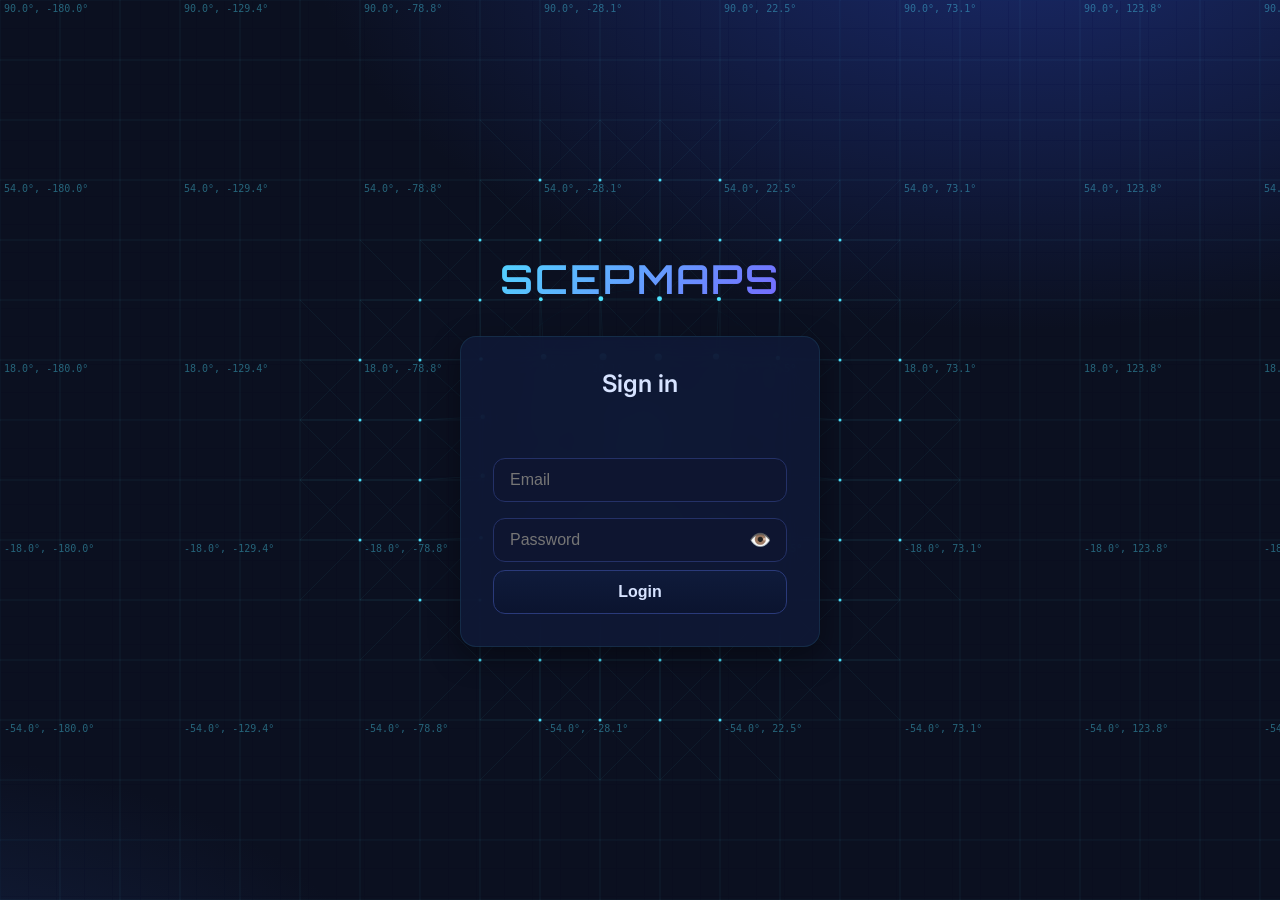
==== frontend/admin.html @ b97f87f8 "yolo start" ====
<!doctype html>
<html>
  <head>
    <meta charset="utf-8" />
    <meta name="viewport" content="width=device-width,initial-scale=1" />
    <title>Admin Dashboard</title>
    <link href="https://fonts.googleapis.com/css2?family=Inter:wght@400;500;600&display=swap" rel="stylesheet">
    <style>
      :root{
        --bg:#0b1020; --bg-2:#0e1530; --card:#0f1a39cc; --stroke:#243167;
        --text:#d7e3ff; --muted:#8aa0d6; --accent:#4de2ff; --danger:#ff4d6d;
        --success:#4dff88; --warning:#ffa04d; --shadow:0 10px 30px rgba(0,0,0,.4);
      }
      * { box-sizing: border-box; }
      body {
        font-family: Inter, system-ui, sans-serif; background: var(--bg); color: var(--text);
        margin: 0; line-height: 1.5;
      }
      .header {
        display: flex; justify-content: space-between; align-items: center;
        padding: 16px 24px; border-bottom: 1px solid var(--stroke);
        background: linear-gradient(180deg, var(--bg-2), var(--bg));
      }
      .brand { font-size: 18px; font-weight: 600; }
      .nav { display: flex; gap: 12px; }
      .btn {
        padding: 8px 16px; border: 1px solid var(--stroke); background: var(--card);
        color: var(--text); border-radius: 8px; cursor: pointer; font-size: 14px;
        transition: all 0.2s; text-decoration: none; display: inline-flex;
        align-items: center; gap: 6px;
      }
      .btn:hover { background: var(--bg-2); transform: translateY(-1px); }
      .btn.primary { background: var(--accent); color: var(--bg); border-color: var(--accent); }
      .btn.danger { background: var(--danger); color: white; border-color: var(--danger); }
      .btn.success { background: var(--success); color: var(--bg); border-color: var(--success); }

      .container { max-width: 1200px; margin: 0 auto; padding: 24px; }
      .grid { display: grid; grid-template-columns: 1fr 2fr; gap: 24px; }
      .card {
        background: var(--card); border: 1px solid var(--stroke); border-radius: 12px;
        padding: 20px; box-shadow: var(--shadow);
      }
      .card h3 { margin: 0 0 16px 0; font-size: 16px; font-weight: 600; }

      .form-grid { display: grid; gap: 16px; }
      .form-row { display: grid; grid-template-columns: 1fr 1fr; gap: 12px; }
      .form-group { display: flex; flex-direction: column; gap: 6px; }
      label { font-size: 13px; color: var(--muted); font-weight: 500; }
      input, select {
        padding: 10px 12px; border: 1px solid var(--stroke); border-radius: 8px;
        background: var(--bg-2); color: var(--text); font-size: 14px;
      }
      input:focus, select:focus { outline: none; border-color: var(--accent); }

      .checkbox-group {
        display: grid; grid-template-columns: repeat(auto-fit, minmax(120px, 1fr)); gap: 8px;
        padding: 12px; border: 1px solid var(--stroke); border-radius: 8px; background: var(--bg-2);
      }
      .checkbox-item {
        display: flex; align-items: center; gap: 6px; padding: 4px 8px;
        border-radius: 6px; cursor: pointer; transition: background 0.15s;
      }
      .checkbox-item:hover { background: var(--card); }
      .checkbox-item input[type="checkbox"] {
        width: auto; height: auto; margin: 0; accent-color: var(--accent);
      }

      .users-table {
        width: 100%; border-collapse: collapse; margin-top: 16px;
        background: var(--bg-2); border-radius: 8px; overflow: hidden;
      }
      .users-table th, .users-table td {
        padding: 12px; text-align: left; border-bottom: 1px solid var(--stroke);
      }
      .users-table th {
        background: var(--card); font-weight: 600; font-size: 13px;
        color: var(--muted); text-transform: uppercase; letter-spacing: 0.5px;
      }
      .users-table tbody tr:hover { background: var(--card); }

      .user-badge {
        display: inline-flex; align-items: center; gap: 4px;
        padding: 2px 8px; border-radius: 12px; font-size: 11px; font-weight: 500;
      }
      .user-badge.admin { background: var(--accent); color: var(--bg); }
      .user-badge.user { background: var(--stroke); color: var(--muted); }

      .permission-tags {
        display: flex; flex-wrap: wrap; gap: 4px; max-width: 120px;
      }
      .permission-tag {
        padding: 2px 6px; background: var(--stroke); color: var(--text);
        border-radius: 4px; font-size: 10px; font-weight: 500;
      }

      .stats {
        display: grid; grid-template-columns: repeat(4, 1fr); gap: 16px; margin-bottom: 24px;
      }
      .stat-card {
        background: var(--card); border: 1px solid var(--stroke); border-radius: 8px;
        padding: 16px; text-align: center;
      }
      .stat-number { font-size: 24px; font-weight: 600; color: var(--accent); }
      .stat-label { font-size: 12px; color: var(--muted); margin-top: 4px; }

      .actions { display: flex; gap: 8px; justify-content: flex-end; margin-top: 16px; }
      .form-actions { display: flex; gap: 12px; }

      .alert {
        padding: 12px 16px; border-radius: 8px; margin-bottom: 16px; font-size: 14px;
        display: none;
      }
      .alert.success { background: rgba(77, 255, 136, 0.1); border: 1px solid var(--success); color: var(--success); }
      .alert.error { background: rgba(255, 77, 109, 0.1); border: 1px solid var(--danger); color: var(--danger); }

      .loading { opacity: 0.6; pointer-events: none; }
      .empty-state {
        text-align: center; padding: 40px; color: var(--muted);
      }

      /* Modal styles */
      .modal {
        position: fixed; top: 0; left: 0; width: 100%; height: 100%;
        background: rgba(0,0,0,0.7); z-index: 1000; display: flex;
        align-items: center; justify-content: center;
      }
      .modal-content {
        background: var(--bg); border: 1px solid var(--stroke); border-radius: 12px;
        max-width: 800px; width: 90%; max-height: 80%; overflow-y: auto;
        box-shadow: var(--shadow);
      }
      .modal-header {
        display: flex; justify-content: space-between; align-items: center;
        padding: 16px 20px; border-bottom: 1px solid var(--stroke);
      }
      .modal-body { padding: 20px; }

      /* Analytics grid */
      .analytics-grid {
        display: grid; grid-template-columns: 1fr 1fr; gap: 20px; margin-top: 16px;
      }
      .analytics-section h4 {
        margin: 0 0 12px 0; font-size: 14px; color: var(--muted);
        text-transform: uppercase; letter-spacing: 0.5px;
      }
      .top-users-list {
        display: flex; flex-direction: column; gap: 8px;
      }
      .top-user-item {
        display: flex; justify-content: space-between; align-items: center;
        padding: 8px 12px; background: var(--bg-2); border-radius: 6px;
      }
      .usage-chart {
        display: flex; flex-direction: column; gap: 6px;
      }
      .usage-bar {
        display: flex; align-items: center; gap: 8px;
      }
      .usage-bar-fill {
        flex: 1; height: 20px; background: var(--bg-2); border-radius: 4px;
        position: relative; overflow: hidden;
      }
      .usage-bar-progress {
        height: 100%; background: var(--accent); border-radius: 4px;
        transition: width 0.3s ease;
      }
      .usage-label { min-width: 60px; font-size: 12px; }
      .usage-count { min-width: 40px; text-align: right; font-size: 12px; }

      /* Progress indicators */
      .progress-ring {
        display: inline-flex; align-items: center; gap: 8px; margin: 4px 0;
      }
      .progress-circle {
        width: 40px; height: 40px; border-radius: 50%;
        background: conic-gradient(var(--accent) var(--progress, 0%), var(--bg-2) 0%);
        display: flex; align-items: center; justify-content: center;
        font-size: 10px; font-weight: 600;
      }
      .progress-info { font-size: 12px; }

      @media (max-width: 768px) {
        .grid { grid-template-columns: 1fr; }
        .form-row { grid-template-columns: 1fr; }
        .stats { grid-template-columns: repeat(2, 1fr); }
        .analytics-grid { grid-template-columns: 1fr; }
        .modal-content { width: 95%; }
      }

      .legal-links {
        position: fixed;
        left: 50%;
        bottom: 10px;
        transform: translateX(-50%);
        z-index: 1200;
        display: flex;
        gap: 10px;
        flex-wrap: wrap;
        justify-content: center;
        padding: 4px 8px;
        font-size: 11px;
        color: rgba(215, 227, 255, 0.55);
      }

      .legal-links a {
        color: inherit;
        text-decoration: none;
      }

      .legal-links a:hover {
        color: rgba(215, 227, 255, 0.75);
        text-decoration: underline;
      }
    </style>
  </head>
  <body>
    <div class="header">
      <div class="brand">🛡️ Admin Dashboard</div>
      <div class="nav">
        <a href="index.html" class="btn">🗺️ Back to Map</a>
        <button class="btn danger" onclick="logout()">🚪 Logout</button>
      </div>
    </div>

    <div class="container">
      <div class="stats">
        <div class="stat-card">
          <div class="stat-number" id="totalUsers">0</div>
          <div class="stat-label">Total Users</div>
        </div>
        <div class="stat-card">
          <div class="stat-number" id="adminUsers">0</div>
          <div class="stat-label">Administrators</div>
        </div>
        <div class="stat-card">
          <div class="stat-number" id="todayExports">0</div>
          <div class="stat-label">Today's Exports</div>
        </div>
        <div class="stat-card">
          <div class="stat-number" id="totalExports">0</div>
          <div class="stat-label">Total Exports</div>
        </div>
      </div>

      <div class="grid">
        <div class="card">
          <h3>👤 User Management</h3>
          <div class="alert" id="alert"></div>

          <form id="userForm" class="form-grid">
            <input type="hidden" id="userId" />

            <div class="form-row">
              <div class="form-group">
                <label for="email">Email Address</label>
                <input type="email" id="email" required />
              </div>
              <div class="form-group">
                <label for="name">Full Name</label>
                <input type="text" id="name" />
              </div>
            </div>

            <div class="form-row">
              <div class="form-group">
                <label for="password">Password</label>
                <input type="password" id="password" placeholder="Leave blank to keep current" />
              </div>
              <div class="form-group">
                <label for="role">User Role</label>
                <select id="role">
                  <option value="user">Regular User</option>
                  <option value="admin">Administrator</option>
                </select>
              </div>
            </div>

            <div class="form-group">
              <label>🎉 Fun Mode</label>
              <div class="checkbox-group">
                <label class="checkbox-item">
                  <input type="checkbox" id="funMode" /> Enable PAMERKUF branding
                </label>
              </div>
            </div>

            <div class="form-group">
              <label>🗺️ Allowed Base Maps</label>
              <div class="checkbox-group" id="baseMaps">
                <label class="checkbox-item">
                  <input type="checkbox" value="osm" /> 🌍 OpenStreetMap
                </label>
                <label class="checkbox-item">
                  <input type="checkbox" value="esri" /> 🛰️ Satellite
                </label>
                <label class="checkbox-item">
                  <input type="checkbox" value="topo" /> ⛰️ Topographic
                </label>
                <label class="checkbox-item">
                  <input type="checkbox" value="navigation" /> 🧭 Navigation
                </label>
                <label class="checkbox-item">
                  <input type="checkbox" value="night" /> 🌙 Night
                </label>
                <label class="checkbox-item">
                  <input type="checkbox" value="ocean" /> 🌊 Ocean
                </label>
                <label class="checkbox-item">
                  <input type="checkbox" value="shom" /> ⚓ SHOM Charts
                </label>
                <label class="checkbox-item">
                  <input type="checkbox" value="ukho" /> 🇬🇧 UKHO Charts
                </label>
                <label class="checkbox-item">
                  <input type="checkbox" value="gbsouth" /> ✈️ GB South Aviation
                </label>
              </div>
            </div>

            <div class="form-group">
              <label>📍 Allowed Overlays</label>
              <div class="checkbox-group" id="overlays">
                <label class="checkbox-item">
                  <input type="checkbox" value="seamarks" /> 🚢 Seamarks
                </label>
                <label class="checkbox-item">
                  <input type="checkbox" value="openaip" /> ✈️ Air Space
                </label>
                <label class="checkbox-item">
                  <input type="checkbox" value="density" /> 🏘️ Population Density
                </label>
                <label class="checkbox-item">
                  <input type="checkbox" value="label" /> 🏷️ Names
                </label>
                <label class="checkbox-item">
                  <input type="checkbox" value="history" /> 🕐 History
                </label>
                <label class="checkbox-item">
                  <input type="checkbox" value="hgt" data-scope="tool" /> 🟥 HGT Tiles
                </label>
              </div>
            </div>

            <div class="form-group">
              <label>📊 Export Limits (-1 = unlimited)</label>
              <div class="form-row">
                <input type="number" id="limitDay" placeholder="Daily limit" min="-1" />
                <input type="number" id="limitWeek" placeholder="Weekly limit" min="-1" />
                <input type="number" id="limitMonth" placeholder="Monthly limit" min="-1" />
              </div>
            </div>

            <div class="form-actions">
              <button type="submit" class="btn primary">💾 Save User</button>
              <button type="button" class="btn" onclick="resetForm()">🔄 Reset</button>
            </div>
          </form>
        </div>

        <div class="card">
          <h3>👥 All Users</h3>
          <table class="users-table">
            <thead>
              <tr>
                <th>User</th>
                <th>Role</th>
                <th>Permissions</th>
                <th>Limits</th>
                <th>Activity</th>
                <th>Actions</th>
              </tr>
            </thead>
            <tbody id="usersTableBody">
              <tr>
                <td colspan="6" class="empty-state">Loading users...</td>
              </tr>
            </tbody>
          </table>
        </div>
      </div>

      <!-- Detailed User Stats Modal -->
      <div id="userStatsModal" class="modal" style="display: none;">
        <div class="modal-content">
          <div class="modal-header">
            <h3 id="modalUserName">User Statistics</h3>
            <button class="btn" onclick="closeUserStatsModal()">&times;</button>
          </div>
          <div class="modal-body" id="modalContent">
            Loading...
          </div>
        </div>
      </div>

      <!-- System-wide Analytics -->
      <div class="card" style="margin-top: 24px;">
        <h3>📊 System Analytics</h3>
        <div id="systemAnalytics" class="analytics-grid">
          Loading analytics...
        </div>
      </div>
    </div>
    <script>
      const API = '';
      let currentEditingUser = null;

      // Auth helpers
      const getToken = () => localStorage.getItem('token') || '';
      const getAuthHeaders = () => ({ 'Authorization': 'Bearer ' + getToken(), 'Content-Type': 'application/json' });
      const logout = () => { localStorage.clear(); location.href = 'login.html'; };

      // UI helpers
      const showAlert = (message, type = 'success') => {
        const alert = document.getElementById('alert');
        alert.textContent = message;
        alert.className = `alert ${type}`;
        alert.style.display = 'block';
        setTimeout(() => alert.style.display = 'none', 5000);
      };

      const setLoading = (loading) => {
        document.body.classList.toggle('loading', loading);
      };

      // Form management
      const resetForm = () => {
        document.getElementById('userForm').reset();
        document.getElementById('userId').value = '';
        currentEditingUser = null;
        document.querySelector('button[type="submit"]').textContent = '💾 Save User';
      };

      const collectFormData = () => {
        const getCheckedValues = (selector) =>
          Array.from(document.querySelectorAll(`${selector} input:checked`)).map(cb => cb.value);
        const bases = getCheckedValues('#baseMaps');
        const overlayAndToolChecks = Array.from(document.querySelectorAll('#overlays input:checked'));
        const overlays = overlayAndToolChecks
          .filter(cb => cb.dataset.scope !== 'tool')
          .map(cb => cb.value);
        const tools = overlayAndToolChecks
          .filter(cb => cb.dataset.scope === 'tool')
          .map(cb => cb.value);
        // For bases: if none selected, send null to mean "unrestricted" (OSM will be added as fallback)
        // For overlays: send empty array [] to explicitly mean "no overlays allowed"
        // Note: null means unrestricted, [] means explicitly no access
        return {
          email: document.getElementById('email').value.trim().toLowerCase(),
          name: document.getElementById('name').value.trim(),
          password: document.getElementById('password').value,
          is_admin: document.getElementById('role').value === 'admin',
          fun: document.getElementById('funMode').checked,
          allowed_bases: bases.length ? bases : null,
          allowed_overlays: overlays, // Always send array (empty [] means no overlays, null would mean unrestricted)
          allowed_tools: tools.length ? tools : [],
          limit_day: parseInt(document.getElementById('limitDay').value) || -1,
          limit_week: parseInt(document.getElementById('limitWeek').value) || -1,
          limit_month: parseInt(document.getElementById('limitMonth').value) || -1,
        };
      };

      const populateForm = (user) => {
        document.getElementById('userId').value = user.id;
        document.getElementById('email').value = user.email;
        document.getElementById('name').value = user.name || '';
        document.getElementById('password').value = '';
        document.getElementById('role').value = user.is_admin ? 'admin' : 'user';
        document.getElementById('funMode').checked = user.fun || false;
        document.getElementById('limitDay').value = user.limit_day === -1 ? '' : user.limit_day;
        document.getElementById('limitWeek').value = user.limit_week === -1 ? '' : user.limit_week;
        document.getElementById('limitMonth').value = user.limit_month === -1 ? '' : user.limit_month;

        // Clear all checkboxes first
        document.querySelectorAll('#baseMaps input, #overlays input').forEach(cb => cb.checked = false);

        // Set base maps
        const bases = user.allowed_bases || ['osm', 'esri', 'topo', 'navigation', 'night', 'ocean', 'shom', 'ukho', 'gbsouth'];
        bases.forEach(base => {
          const cb = document.querySelector(`#baseMaps input[value="${base}"]`);
          if (cb) cb.checked = true;
        });

        // Set overlays
        // Handle null (unrestricted) vs [] (explicitly no overlays)
        const overlays = user.allowed_overlays;
        if (overlays === null || overlays === undefined) {
          // Unrestricted: check all overlays by default
          ['seamarks', 'openaip', 'density', 'label', 'history'].forEach(overlay => {
            const cb = document.querySelector(`#overlays input[value="${overlay}"]`);
            if (cb) cb.checked = true;
          });
        } else if (Array.isArray(overlays)) {
          // Explicit list (could be empty [] or have items)
          overlays.forEach(overlay => {
            const cb = document.querySelector(`#overlays input[value="${overlay}"]`);
            if (cb) cb.checked = true;
          });
        }

        // Set tools
        const tools = user.allowed_tools;
        if (tools === null || tools === undefined) {
          // Unrestricted defaults
          ['hgt'].forEach(tool => {
            const cb = document.querySelector(`#overlays input[data-scope="tool"][value="${tool}"]`);
            if (cb) cb.checked = true;
          });
        } else if (Array.isArray(tools)) {
          tools.forEach(tool => {
            const cb = document.querySelector(`#overlays input[data-scope="tool"][value="${tool}"]`);
            if (cb) cb.checked = true;
          });
        }

        currentEditingUser = user;
        document.querySelector('button[type="submit"]').textContent = '💾 Update User';
      };

      // API calls
      const loadUsers = async () => {
        try {
          const res = await fetch(`${API}/admin/users`, { headers: getAuthHeaders() });
          if (!res.ok) {
            if (res.status === 401) return logout();
            throw new Error('Failed to load users');
          }

          const data = await res.json();
          renderUsers(data.users);
          updateStats(data.users);
        } catch (error) {
          showAlert('Failed to load users: ' + error.message, 'error');
        }
      };

      const saveUser = async (userData) => {
        try {
          setLoading(true);
          const isUpdate = currentEditingUser?.id;
          const url = isUpdate ? `${API}/admin/users/${currentEditingUser.id}` : `${API}/admin/users`;
          const method = isUpdate ? 'PUT' : 'POST';

          // Don't send password if empty on update
          if (isUpdate && !userData.password) {
            delete userData.password;
          }

          const res = await fetch(url, {
            method,
            headers: getAuthHeaders(),
            body: JSON.stringify(userData)
          });

          if (!res.ok) {
            const error = await res.json();
            throw new Error(error.error || 'Save failed');
          }

          showAlert(isUpdate ? 'User updated successfully!' : 'User created successfully!');
          resetForm();
          loadUsers();
        } catch (error) {
          showAlert(error.message, 'error');
        } finally {
          setLoading(false);
        }
      };

      const deleteUser = async (userId) => {
        if (!confirm('Are you sure you want to delete this user? This action cannot be undone.')) return;

        try {
          setLoading(true);
          const res = await fetch(`${API}/admin/users/${userId}`, {
            method: 'DELETE',
            headers: getAuthHeaders()
          });

          if (!res.ok) throw new Error('Delete failed');

          showAlert('User deleted successfully!');
          loadUsers();
        } catch (error) {
          showAlert('Failed to delete user: ' + error.message, 'error');
        } finally {
          setLoading(false);
        }
      };

      const resetUserOnboarding = async (userId, email) => {
        if (!confirm(`Reset onboarding tutorial for ${email}? They will see it once on next app load.`)) return;
        try {
          setLoading(true);
          const res = await fetch(`${API}/admin/users/${userId}/reset-onboarding`, {
            method: 'POST',
            headers: getAuthHeaders()
          });
          if (!res.ok) {
            const error = await res.json().catch(() => ({}));
            throw new Error(error.error || 'Failed to reset onboarding');
          }
          showAlert(`Onboarding reset for ${email}`);
          loadUsers();
        } catch (error) {
          showAlert('Failed to reset onboarding: ' + error.message, 'error');
        } finally {
          setLoading(false);
        }
      };

      // Rendering
      const renderUsers = (users) => {
        const tbody = document.getElementById('usersTableBody');

        if (!users.length) {
          tbody.innerHTML = '<tr><td colspan="6" class="empty-state">No users found</td></tr>';
          return;
        }

        tbody.innerHTML = users.map(user => `
          <tr>
            <td>
              <div><strong>${user.email}</strong></div>
              <div style="font-size: 12px; color: var(--muted);">${user.name || 'No name'}</div>
            </td>
            <td>
              <span class="user-badge ${user.is_admin ? 'admin' : 'user'}">
                ${user.is_admin ? '👑 Admin' : '👤 User'}
              </span>
            </td>
            <td>
              <div class="permission-tags">
                ${(user.allowed_bases || ['osm', 'esri', 'topo', 'navigation', 'night', 'ocean', 'shom', 'ukho', 'gbsouth']).map(base =>
                  `<span class="permission-tag">${base.toUpperCase()}</span>`
                ).join('')}
              </div>
              <div class="permission-tags" style="margin-top: 4px;">
                ${(user.allowed_overlays || ['seamarks', 'openaip', 'density', 'label', 'history']).map(overlay =>
                  `<span class="permission-tag">${overlay}</span>`
                ).join('')}
              </div>
              <div class="permission-tags" style="margin-top: 4px;">
                ${(user.allowed_tools || ['hgt']).map(tool =>
                  `<span class="permission-tag">${tool}</span>`
                ).join('')}
              </div>
            </td>
            <td style="font-size: 12px;">
              D: ${user.limit_day === -1 ? '∞' : user.limit_day}<br>
              W: ${user.limit_week === -1 ? '∞' : user.limit_week}<br>
              M: ${user.limit_month === -1 ? '∞' : user.limit_month}
            </td>
            <td style="font-size: 12px;">
              ${user.count_day || 0}/${user.count_week || 0}/${user.count_month || 0}<br>
              <span style="color: var(--muted);">Total: ${user.count_total || 0}</span>
            </td>
            <td>
              <button class="btn" style="padding: 4px 8px; font-size: 12px;" onclick="populateForm(${JSON.stringify(user).replace(/"/g, '&quot;')})">
                ✏️ Edit
              </button>
              <button class="btn" style="padding: 4px 8px; font-size: 12px;" onclick="showUserStats(${user.id}, '${user.email}')">
                📊 Stats
              </button>
              <button class="btn" style="padding: 4px 8px; font-size: 12px;" onclick="resetUserOnboarding(${user.id}, '${user.email.replace(/'/g, "\\'")}')">
                🧭 Reset Tutorial
              </button>
              <button class="btn danger" style="padding: 4px 8px; font-size: 12px;" onclick="deleteUser(${user.id})">
                🗑️ Delete
              </button>
            </td>
          </tr>
        `).join('');
      };

      const updateStats = (users) => {
        document.getElementById('totalUsers').textContent = users.length;
        document.getElementById('adminUsers').textContent = users.filter(u => u.is_admin).length;
        document.getElementById('todayExports').textContent = users.reduce((sum, u) => sum + (u.count_day || 0), 0);
        document.getElementById('totalExports').textContent = users.reduce((sum, u) => sum + (u.count_total || 0), 0);
      };

      // Event listeners
      document.getElementById('userForm').addEventListener('submit', (e) => {
        e.preventDefault();
        const userData = collectFormData();

        if (!userData.email) {
          showAlert('Email is required', 'error');
          return;
        }

        if (!currentEditingUser && !userData.password) {
          showAlert('Password is required for new users', 'error');
          return;
        }

        saveUser(userData);
      });

      // Enhanced statistics functions
      const loadSystemAnalytics = async () => {
        try {
          const res = await fetch(`${API}/admin/stats`, { headers: getAuthHeaders() });
          if (!res.ok) return;

          const data = await res.json();
          renderSystemAnalytics(data.stats);
        } catch (error) {
          console.error('Failed to load system analytics:', error);
        }
      };

      const renderSystemAnalytics = (stats) => {
        const container = document.getElementById('systemAnalytics');

        const maxCount = Math.max(...Object.values(stats.popular_bases || {}));

        container.innerHTML = `
          <div class="analytics-section">
            <h4>🏆 Most Active Users (This Month)</h4>
            <div class="top-users-list">
              ${stats.top_users?.map(user => `
                <div class="top-user-item">
                  <span>${user.email}</span>
                  <span>${user.exports} exports</span>
                </div>
              `).join('') || '<div class="empty-state">No data</div>'}
            </div>
          </div>

          <div class="analytics-section">
            <h4>🗺️ Popular Base Maps (This Month)</h4>
            <div class="usage-chart">
              ${Object.entries(stats.popular_bases || {}).map(([base, count]) => `
                <div class="usage-bar">
                  <div class="usage-label">${base.toUpperCase()}</div>
                  <div class="usage-bar-fill">
                    <div class="usage-bar-progress" style="width: ${maxCount ? (count / maxCount) * 100 : 0}%"></div>
                  </div>
                  <div class="usage-count">${count}</div>
                </div>
              `).join('') || '<div class="empty-state">No data</div>'}
            </div>
          </div>
        `;
      };

      const showUserStats = async (userId, email) => {
        try {
          document.getElementById('modalUserName').textContent = `${email} - Statistics`;
          document.getElementById('userStatsModal').style.display = 'flex';
          document.getElementById('modalContent').innerHTML = 'Loading...';

          const res = await fetch(`${API}/admin/users/${userId}/stats`, { headers: getAuthHeaders() });
          if (!res.ok) throw new Error('Failed to load user stats');

          const data = await res.json();
          renderUserStatsModal(data.user, data.stats);
        } catch (error) {
          document.getElementById('modalContent').innerHTML = `<div class="alert error">Error: ${error.message}</div>`;
        }
      };

      const renderUserStatsModal = (user, stats) => {
        const getProgressColor = (used, limit) => {
          if (limit === -1) return 'var(--accent)';
          const ratio = used / limit;
          if (ratio >= 1) return 'var(--danger)';
          if (ratio >= 0.8) return 'var(--warning)';
          return 'var(--success)';
        };

        const getProgressPercentage = (used, limit) => {
          if (limit === -1) return 0;
          return Math.min((used / limit) * 100, 100);
        };

        document.getElementById('modalContent').innerHTML = `
          <div class="stats" style="margin-bottom: 20px;">
            <div class="stat-card">
              <div class="stat-number">${stats.today}</div>
              <div class="stat-label">Today</div>
            </div>
            <div class="stat-card">
              <div class="stat-number">${stats.week}</div>
              <div class="stat-label">This Week</div>
            </div>
            <div class="stat-card">
              <div class="stat-number">${stats.month}</div>
              <div class="stat-label">This Month</div>
            </div>
            <div class="stat-card">
              <div class="stat-number">${stats.total}</div>
              <div class="stat-label">All Time</div>
            </div>
          </div>

          <div class="analytics-grid">
            <div class="analytics-section">
              <h4>📊 Export Limits Status</h4>
              <div class="progress-ring">
                <div class="progress-circle" style="--progress: ${getProgressPercentage(stats.today, user.limit_day)}%; background: conic-gradient(${getProgressColor(stats.today, user.limit_day)} ${getProgressPercentage(stats.today, user.limit_day)}%, var(--bg-2) 0%);">
                  ${user.limit_day === -1 ? '∞' : stats.today + '/' + user.limit_day}
                </div>
                <div class="progress-info">
                  <strong>Daily</strong><br>
                  ${user.limit_day === -1 ? 'Unlimited' : (user.limit_day - stats.today) + ' remaining'}
                </div>
              </div>

              <div class="progress-ring">
                <div class="progress-circle" style="--progress: ${getProgressPercentage(stats.week, user.limit_week)}%; background: conic-gradient(${getProgressColor(stats.week, user.limit_week)} ${getProgressPercentage(stats.week, user.limit_week)}%, var(--bg-2) 0%);">
                  ${user.limit_week === -1 ? '∞' : stats.week + '/' + user.limit_week}
                </div>
                <div class="progress-info">
                  <strong>Weekly</strong><br>
                  ${user.limit_week === -1 ? 'Unlimited' : (user.limit_week - stats.week) + ' remaining'}
                </div>
              </div>

              <div class="progress-ring">
                <div class="progress-circle" style="--progress: ${getProgressPercentage(stats.month, user.limit_month)}%; background: conic-gradient(${getProgressColor(stats.month, user.limit_month)} ${getProgressPercentage(stats.month, user.limit_month)}%, var(--bg-2) 0%);">
                  ${user.limit_month === -1 ? '∞' : stats.month + '/' + user.limit_month}
                </div>
                <div class="progress-info">
                  <strong>Monthly</strong><br>
                  ${user.limit_month === -1 ? 'Unlimited' : (user.limit_month - stats.month) + ' remaining'}
                </div>
              </div>
            </div>

            <div class="analytics-section">
              <h4>🗺️ Base Map Usage (This Month)</h4>
              <div class="usage-chart">
                ${Object.entries(stats.base_usage || {}).length ? Object.entries(stats.base_usage).map(([base, count]) => {
                  const maxUsage = Math.max(...Object.values(stats.base_usage));
                  return `
                    <div class="usage-bar">
                      <div class="usage-label">${base.toUpperCase()}</div>
                      <div class="usage-bar-fill">
                        <div class="usage-bar-progress" style="width: ${(count / maxUsage) * 100}%"></div>
                      </div>
                      <div class="usage-count">${count}</div>
                    </div>
                  `;
                }).join('') : '<div class="empty-state">No exports this month</div>'}
              </div>
            </div>
          </div>

          ${stats.recent?.length ? `
            <div class="analytics-section" style="margin-top: 20px;">
              <h4>📅 Recent Exports</h4>
              <div style="max-height: 200px; overflow-y: auto;">
                ${stats.recent.map(exp => `
                  <div class="top-user-item" style="margin-bottom: 4px;">
                    <span>${exp.date} - ${exp.base.toUpperCase()}</span>
                    <span>${Object.keys(exp.overlays).filter(k => exp.overlays[k]).join(', ') || 'No overlays'}</span>
                  </div>
                `).join('')}
              </div>
            </div>
          ` : ''}
        `;
      };

      const closeUserStatsModal = () => {
        document.getElementById('userStatsModal').style.display = 'none';
      };

      // Close modal on outside click
      document.getElementById('userStatsModal').addEventListener('click', (e) => {
        if (e.target.id === 'userStatsModal') closeUserStatsModal();
      });

      // Initialize
      (async () => {
        // Check authentication
        const token = localStorage.getItem('token');
        const cachedUser = JSON.parse(localStorage.getItem('user') || 'null');

        if (!token || !cachedUser) {
          location.href = 'login.html';
          return;
        }

        // Verify token is valid and user is still admin
        try {
          const res = await fetch('/auth/me', {
            headers: { 'Authorization': 'Bearer ' + token }
          });

          if (!res.ok) {
            // Token invalid, redirect to login
            localStorage.removeItem('token');
            localStorage.removeItem('user');
            location.href = 'login.html';
            return;
          }

          const data = await res.json();
          const user = data.user;

          // Update cached user data
          localStorage.setItem('user', JSON.stringify(user));

          // Check if user is admin
          if (!user?.is_admin) {
            // Not an admin, redirect to main app
            location.href = 'index.html';
            return;
          }

          // User is authenticated and is admin, load data
          loadUsers();
          loadSystemAnalytics();
        } catch(e) {
          // Network error, fall back to cached check
          if (!cachedUser?.is_admin) {
            location.href = 'login.html';
            return;
          }
          // Try to load with cached credentials
          loadUsers();
          loadSystemAnalytics();
        }
      })();
    </script>
  </body>
</html>
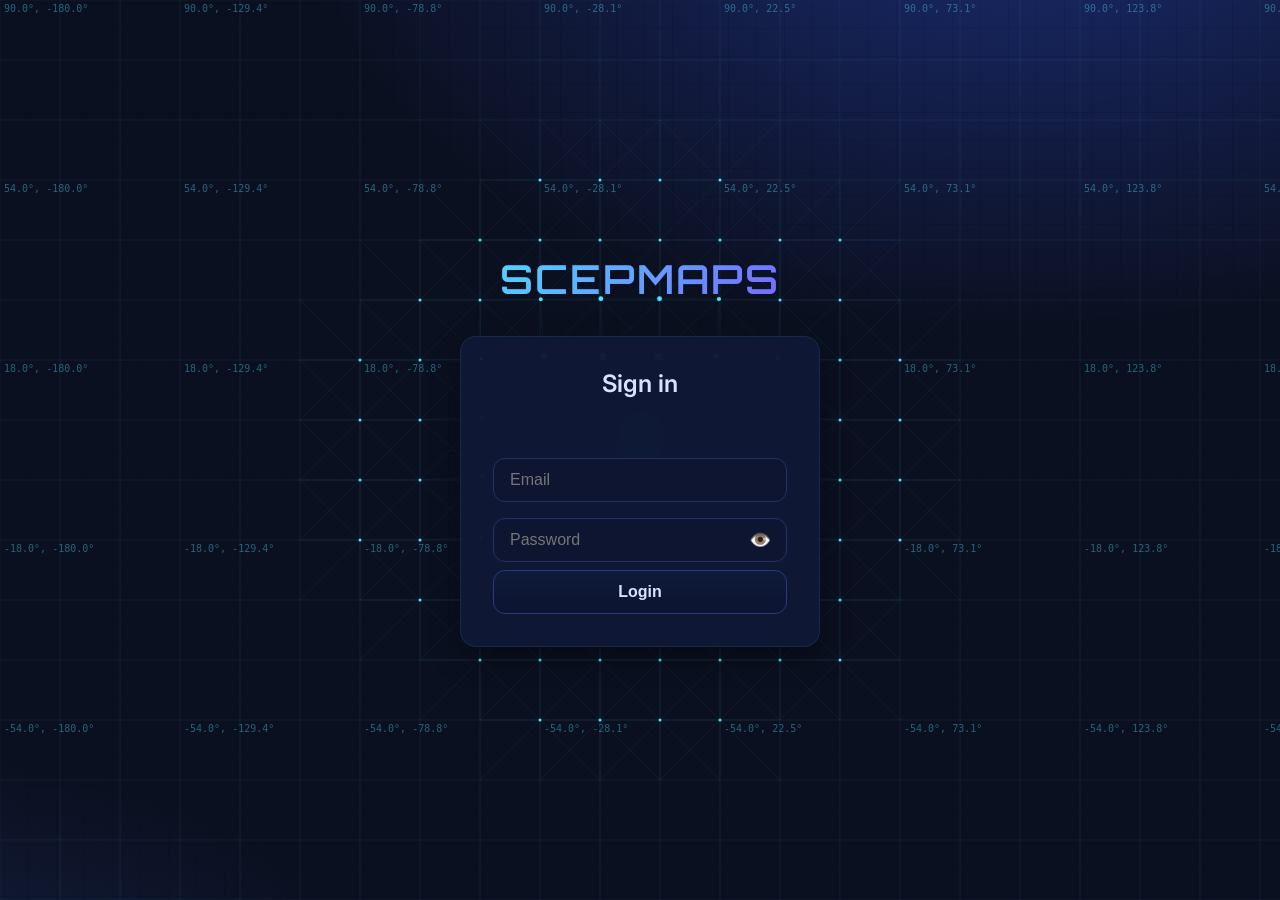
==== commit f68b953d: "yolo start" ====
--- a/frontend/admin.html
+++ b/frontend/admin.html
@@ -901,7 +901,9 @@
           const data = await res.json();
           const user = data.user;
 
-          // Update cached user data
+          if (data.token) {
+            localStorage.setItem('token', data.token);
+          }
           localStorage.setItem('user', JSON.stringify(user));
 
           // Check if user is admin
@@ -914,6 +916,26 @@
           // User is authenticated and is admin, load data
           loadUsers();
           loadSystemAnalytics();
+
+          // Sliding JWT refresh — Bearer token in localStorage only (no cookies)
+          setInterval(async () => {
+            const current = localStorage.getItem('token');
+            if (!current) return;
+            try {
+              const refresh = await fetch('/auth/me', {
+                headers: { 'Authorization': 'Bearer ' + current }
+              });
+              if (refresh.ok) {
+                const payload = await refresh.json();
+                if (payload.token) localStorage.setItem('token', payload.token);
+                if (payload.user) localStorage.setItem('user', JSON.stringify(payload.user));
+              } else if (refresh.status === 401) {
+                localStorage.removeItem('token');
+                localStorage.removeItem('user');
+                location.href = 'login.html';
+              }
+            } catch (_) {}
+          }, 30 * 60 * 1000);
         } catch(e) {
           // Network error, fall back to cached check
           if (!cachedUser?.is_admin) {
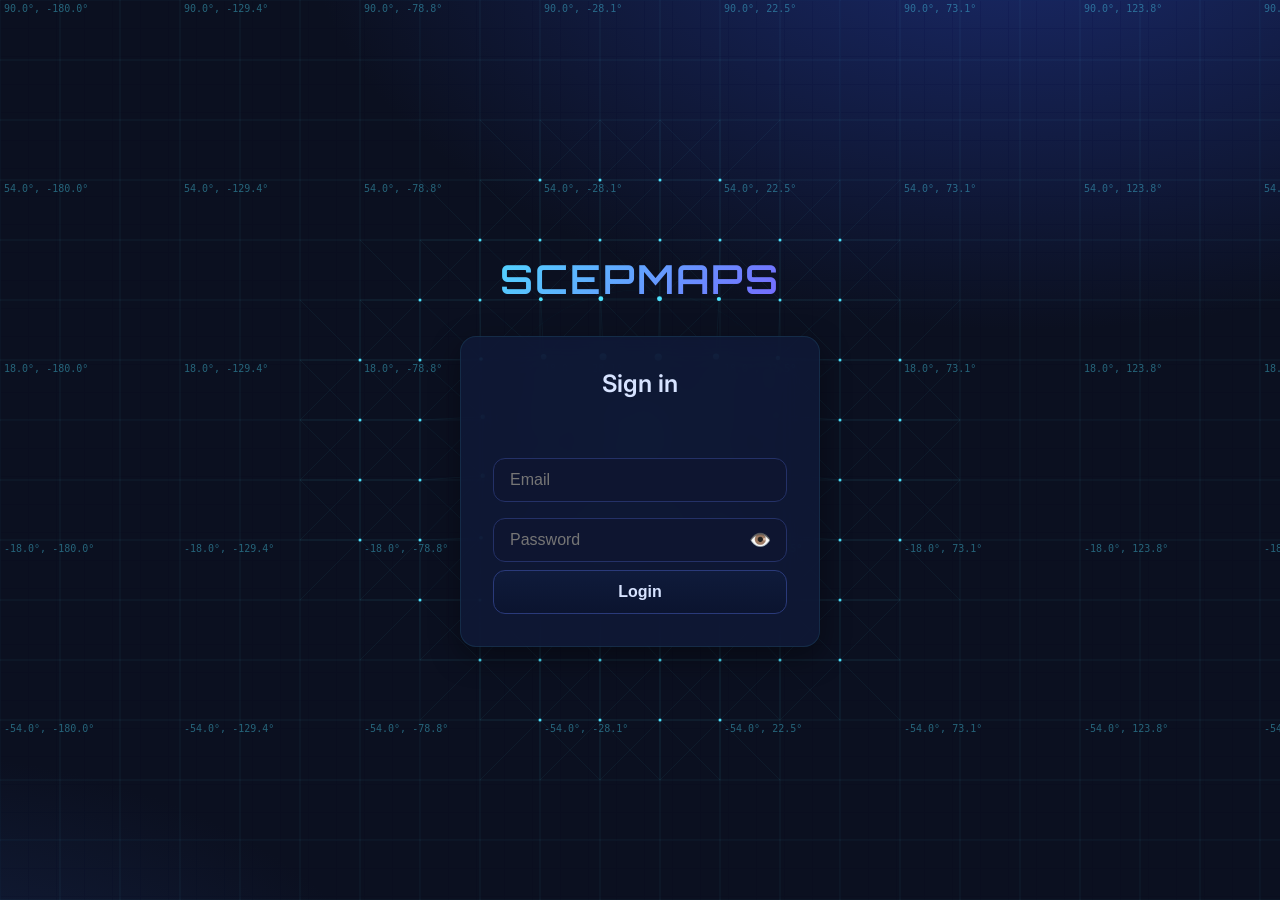
==== commit ca489a24: "yolo start" ====
--- a/frontend/admin.html
+++ b/frontend/admin.html
@@ -285,58 +285,58 @@
             </div>
 
             <div class="form-group">
-              <label>🗺️ Allowed Base Maps</label>
+              <label>Allowed Base Maps</label>
               <div class="checkbox-group" id="baseMaps">
                 <label class="checkbox-item">
-                  <input type="checkbox" value="osm" /> 🌍 OpenStreetMap
-                </label>
-                <label class="checkbox-item">
-                  <input type="checkbox" value="esri" /> 🛰️ Satellite
-                </label>
-                <label class="checkbox-item">
-                  <input type="checkbox" value="topo" /> ⛰️ Topographic
-                </label>
-                <label class="checkbox-item">
-                  <input type="checkbox" value="navigation" /> 🧭 Navigation
-                </label>
-                <label class="checkbox-item">
-                  <input type="checkbox" value="night" /> 🌙 Night
-                </label>
-                <label class="checkbox-item">
-                  <input type="checkbox" value="ocean" /> 🌊 Ocean
-                </label>
-                <label class="checkbox-item">
-                  <input type="checkbox" value="shom" /> ⚓ SHOM Charts
-                </label>
-                <label class="checkbox-item">
-                  <input type="checkbox" value="ukho" /> 🇬🇧 UKHO Charts
-                </label>
-                <label class="checkbox-item">
-                  <input type="checkbox" value="gbsouth" /> ✈️ GB South Aviation
+                  <input type="checkbox" value="osm" /> OpenStreetMap
+                </label>
+                <label class="checkbox-item">
+                  <input type="checkbox" value="esri" /> Satellite
+                </label>
+                <label class="checkbox-item">
+                  <input type="checkbox" value="topo" /> Topographic
+                </label>
+                <label class="checkbox-item">
+                  <input type="checkbox" value="navigation" /> Navigation
+                </label>
+                <label class="checkbox-item">
+                  <input type="checkbox" value="night" /> Night
+                </label>
+                <label class="checkbox-item">
+                  <input type="checkbox" value="ocean" /> Ocean
+                </label>
+                <label class="checkbox-item">
+                  <input type="checkbox" value="shom" /> SHOM Charts
+                </label>
+                <label class="checkbox-item">
+                  <input type="checkbox" value="ukho" /> UKHO Charts
+                </label>
+                <label class="checkbox-item">
+                  <input type="checkbox" value="gbsouth" /> GB South Aviation
                 </label>
               </div>
             </div>
 
             <div class="form-group">
-              <label>📍 Allowed Overlays</label>
+              <label>Allowed Overlays</label>
               <div class="checkbox-group" id="overlays">
                 <label class="checkbox-item">
-                  <input type="checkbox" value="seamarks" /> 🚢 Seamarks
-                </label>
-                <label class="checkbox-item">
-                  <input type="checkbox" value="openaip" /> ✈️ Air Space
-                </label>
-                <label class="checkbox-item">
-                  <input type="checkbox" value="density" /> 🏘️ Population Density
-                </label>
-                <label class="checkbox-item">
-                  <input type="checkbox" value="label" /> 🏷️ Names
-                </label>
-                <label class="checkbox-item">
-                  <input type="checkbox" value="history" /> 🕐 History
-                </label>
-                <label class="checkbox-item">
-                  <input type="checkbox" value="hgt" data-scope="tool" /> 🟥 HGT Tiles
+                  <input type="checkbox" value="seamarks" /> Seamarks
+                </label>
+                <label class="checkbox-item">
+                  <input type="checkbox" value="openaip" /> Air Space
+                </label>
+                <label class="checkbox-item">
+                  <input type="checkbox" value="density" /> Population Density
+                </label>
+                <label class="checkbox-item">
+                  <input type="checkbox" value="label" /> Names
+                </label>
+                <label class="checkbox-item">
+                  <input type="checkbox" value="history" /> History
+                </label>
+                <label class="checkbox-item">
+                  <input type="checkbox" value="hgt" data-scope="tool" /> HGT Tiles
                 </label>
               </div>
             </div>
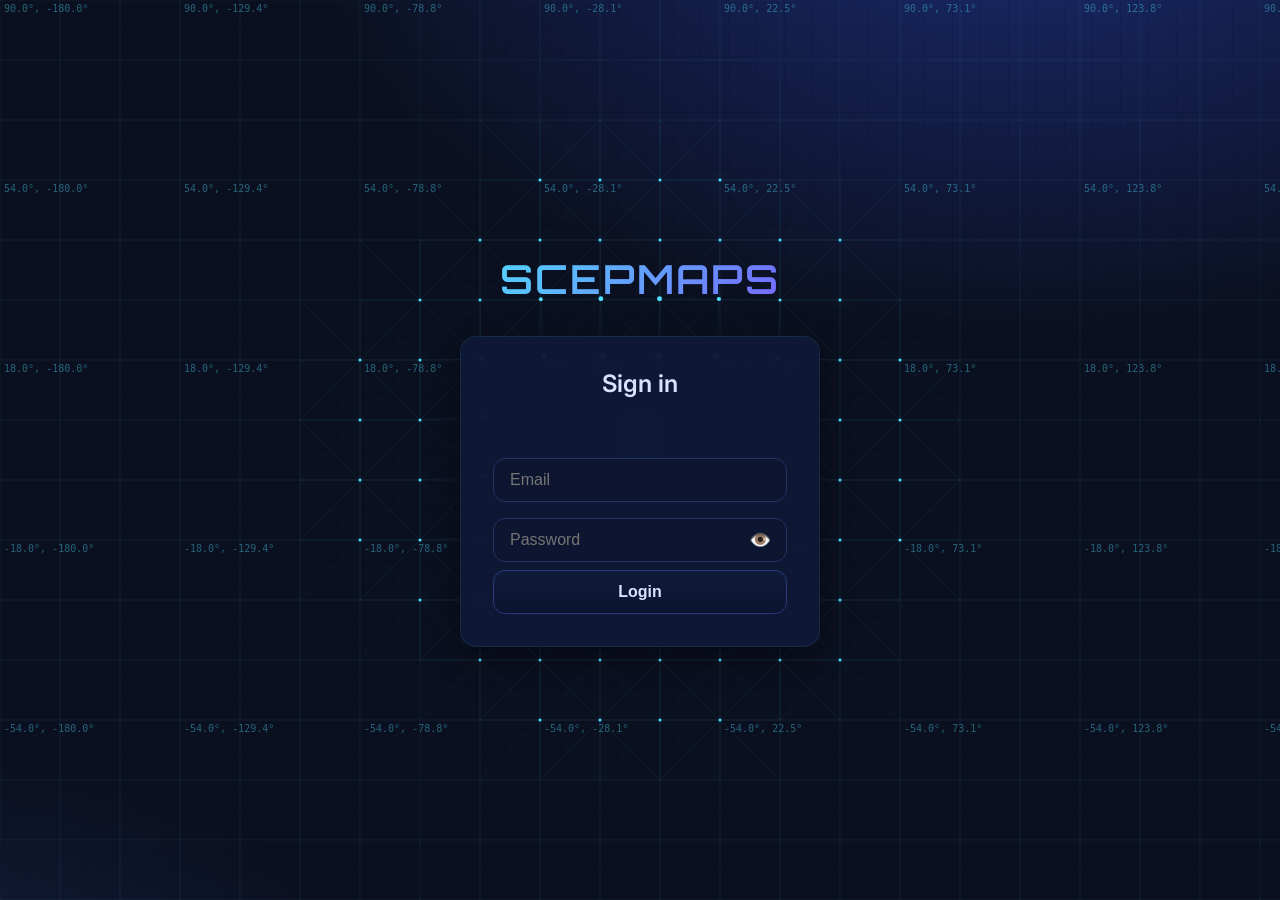
==== commit 090293b0: "yolo start" ====
--- a/frontend/admin.html
+++ b/frontend/admin.html
@@ -289,6 +289,9 @@
               <div class="checkbox-group" id="baseMaps">
                 <label class="checkbox-item">
                   <input type="checkbox" value="osm" /> OpenStreetMap
+                </label>
+                <label class="checkbox-item">
+                  <input type="checkbox" value="dark" /> OSM Dark
                 </label>
                 <label class="checkbox-item">
                   <input type="checkbox" value="esri" /> Satellite
@@ -473,11 +476,11 @@
         // Clear all checkboxes first
         document.querySelectorAll('#baseMaps input, #overlays input').forEach(cb => cb.checked = false);
 
-        // Set base maps
-        const bases = user.allowed_bases || ['osm', 'esri', 'topo', 'navigation', 'night', 'ocean', 'shom', 'ukho', 'gbsouth'];
-        bases.forEach(base => {
-          const cb = document.querySelector(`#baseMaps input[value="${base}"]`);
-          if (cb) cb.checked = true;
+        // Set base maps (match by .value — never interpolate into a selector string)
+        const bases = user.allowed_bases || ['osm', 'dark', 'esri', 'topo', 'navigation', 'night', 'ocean', 'shom', 'ukho', 'gbsouth'];
+        const baseSet = new Set(bases);
+        document.querySelectorAll('#baseMaps input').forEach((cb) => {
+          cb.checked = baseSet.has(cb.value);
         });
 
         // Set overlays
@@ -485,30 +488,26 @@
         const overlays = user.allowed_overlays;
         if (overlays === null || overlays === undefined) {
           // Unrestricted: check all overlays by default
-          ['seamarks', 'openaip', 'density', 'label', 'history'].forEach(overlay => {
-            const cb = document.querySelector(`#overlays input[value="${overlay}"]`);
-            if (cb) cb.checked = true;
+          document.querySelectorAll('#overlays input:not([data-scope="tool"])').forEach((cb) => {
+            cb.checked = true;
           });
         } else if (Array.isArray(overlays)) {
-          // Explicit list (could be empty [] or have items)
-          overlays.forEach(overlay => {
-            const cb = document.querySelector(`#overlays input[value="${overlay}"]`);
-            if (cb) cb.checked = true;
+          const overlaySet = new Set(overlays);
+          document.querySelectorAll('#overlays input:not([data-scope="tool"])').forEach((cb) => {
+            cb.checked = overlaySet.has(cb.value);
           });
         }
 
         // Set tools
         const tools = user.allowed_tools;
         if (tools === null || tools === undefined) {
-          // Unrestricted defaults
-          ['hgt'].forEach(tool => {
-            const cb = document.querySelector(`#overlays input[data-scope="tool"][value="${tool}"]`);
-            if (cb) cb.checked = true;
+          document.querySelectorAll('#overlays input[data-scope="tool"]').forEach((cb) => {
+            cb.checked = true;
           });
         } else if (Array.isArray(tools)) {
-          tools.forEach(tool => {
-            const cb = document.querySelector(`#overlays input[data-scope="tool"][value="${tool}"]`);
-            if (cb) cb.checked = true;
+          const toolSet = new Set(tools);
+          document.querySelectorAll('#overlays input[data-scope="tool"]').forEach((cb) => {
+            cb.checked = toolSet.has(cb.value);
           });
         }
 
@@ -608,68 +607,125 @@
         }
       };
 
-      // Rendering
+      // Rendering — build the table with DOM APIs so email/name cannot XSS the admin UI.
+      const DEFAULT_BASES = ['osm', 'dark', 'esri', 'topo', 'navigation', 'night', 'ocean', 'shom', 'ukho', 'gbsouth'];
+      const DEFAULT_OVERLAYS = ['seamarks', 'openaip', 'density', 'label', 'history'];
+      const DEFAULT_TOOLS = ['hgt'];
+
+      const makePermissionTags = (items, labelFn = (v) => String(v)) => {
+        const wrap = document.createElement('div');
+        wrap.className = 'permission-tags';
+        (items || []).forEach((item) => {
+          const tag = document.createElement('span');
+          tag.className = 'permission-tag';
+          tag.textContent = labelFn(item);
+          wrap.appendChild(tag);
+        });
+        return wrap;
+      };
+
+      const makeActionButton = (label, { danger = false } = {}) => {
+        const btn = document.createElement('button');
+        btn.type = 'button';
+        btn.className = danger ? 'btn danger' : 'btn';
+        btn.style.padding = '4px 8px';
+        btn.style.fontSize = '12px';
+        btn.textContent = label;
+        return btn;
+      };
+
       const renderUsers = (users) => {
         const tbody = document.getElementById('usersTableBody');
+        tbody.replaceChildren();
 
         if (!users.length) {
-          tbody.innerHTML = '<tr><td colspan="6" class="empty-state">No users found</td></tr>';
+          const tr = document.createElement('tr');
+          const td = document.createElement('td');
+          td.colSpan = 6;
+          td.className = 'empty-state';
+          td.textContent = 'No users found';
+          tr.appendChild(td);
+          tbody.appendChild(tr);
           return;
         }
 
-        tbody.innerHTML = users.map(user => `
-          <tr>
-            <td>
-              <div><strong>${user.email}</strong></div>
-              <div style="font-size: 12px; color: var(--muted);">${user.name || 'No name'}</div>
-            </td>
-            <td>
-              <span class="user-badge ${user.is_admin ? 'admin' : 'user'}">
-                ${user.is_admin ? '👑 Admin' : '👤 User'}
-              </span>
-            </td>
-            <td>
-              <div class="permission-tags">
-                ${(user.allowed_bases || ['osm', 'esri', 'topo', 'navigation', 'night', 'ocean', 'shom', 'ukho', 'gbsouth']).map(base =>
-                  `<span class="permission-tag">${base.toUpperCase()}</span>`
-                ).join('')}
-              </div>
-              <div class="permission-tags" style="margin-top: 4px;">
-                ${(user.allowed_overlays || ['seamarks', 'openaip', 'density', 'label', 'history']).map(overlay =>
-                  `<span class="permission-tag">${overlay}</span>`
-                ).join('')}
-              </div>
-              <div class="permission-tags" style="margin-top: 4px;">
-                ${(user.allowed_tools || ['hgt']).map(tool =>
-                  `<span class="permission-tag">${tool}</span>`
-                ).join('')}
-              </div>
-            </td>
-            <td style="font-size: 12px;">
-              D: ${user.limit_day === -1 ? '∞' : user.limit_day}<br>
-              W: ${user.limit_week === -1 ? '∞' : user.limit_week}<br>
-              M: ${user.limit_month === -1 ? '∞' : user.limit_month}
-            </td>
-            <td style="font-size: 12px;">
-              ${user.count_day || 0}/${user.count_week || 0}/${user.count_month || 0}<br>
-              <span style="color: var(--muted);">Total: ${user.count_total || 0}</span>
-            </td>
-            <td>
-              <button class="btn" style="padding: 4px 8px; font-size: 12px;" onclick="populateForm(${JSON.stringify(user).replace(/"/g, '&quot;')})">
-                ✏️ Edit
-              </button>
-              <button class="btn" style="padding: 4px 8px; font-size: 12px;" onclick="showUserStats(${user.id}, '${user.email}')">
-                📊 Stats
-              </button>
-              <button class="btn" style="padding: 4px 8px; font-size: 12px;" onclick="resetUserOnboarding(${user.id}, '${user.email.replace(/'/g, "\\'")}')">
-                🧭 Reset Tutorial
-              </button>
-              <button class="btn danger" style="padding: 4px 8px; font-size: 12px;" onclick="deleteUser(${user.id})">
-                🗑️ Delete
-              </button>
-            </td>
-          </tr>
-        `).join('');
+        users.forEach((user) => {
+          const tr = document.createElement('tr');
+
+          // Identity
+          const tdId = document.createElement('td');
+          const emailStrong = document.createElement('strong');
+          emailStrong.textContent = user.email || '';
+          const emailLine = document.createElement('div');
+          emailLine.appendChild(emailStrong);
+          const nameLine = document.createElement('div');
+          nameLine.style.fontSize = '12px';
+          nameLine.style.color = 'var(--muted)';
+          nameLine.textContent = user.name || 'No name';
+          tdId.appendChild(emailLine);
+          tdId.appendChild(nameLine);
+          tr.appendChild(tdId);
+
+          // Role
+          const tdRole = document.createElement('td');
+          const badge = document.createElement('span');
+          badge.className = `user-badge ${user.is_admin ? 'admin' : 'user'}`;
+          badge.textContent = user.is_admin ? '👑 Admin' : '👤 User';
+          tdRole.appendChild(badge);
+          tr.appendChild(tdRole);
+
+          // Permissions
+          const tdPerms = document.createElement('td');
+          const bases = user.allowed_bases || DEFAULT_BASES;
+          const overlays = user.allowed_overlays || DEFAULT_OVERLAYS;
+          const tools = user.allowed_tools || DEFAULT_TOOLS;
+          tdPerms.appendChild(makePermissionTags(bases, (b) => String(b).toUpperCase()));
+          const overlayTags = makePermissionTags(overlays);
+          overlayTags.style.marginTop = '4px';
+          tdPerms.appendChild(overlayTags);
+          const toolTags = makePermissionTags(tools);
+          toolTags.style.marginTop = '4px';
+          tdPerms.appendChild(toolTags);
+          tr.appendChild(tdPerms);
+
+          // Limits
+          const tdLimits = document.createElement('td');
+          tdLimits.style.fontSize = '12px';
+          tdLimits.appendChild(document.createTextNode(`D: ${user.limit_day === -1 ? '∞' : user.limit_day}`));
+          tdLimits.appendChild(document.createElement('br'));
+          tdLimits.appendChild(document.createTextNode(`W: ${user.limit_week === -1 ? '∞' : user.limit_week}`));
+          tdLimits.appendChild(document.createElement('br'));
+          tdLimits.appendChild(document.createTextNode(`M: ${user.limit_month === -1 ? '∞' : user.limit_month}`));
+          tr.appendChild(tdLimits);
+
+          // Counts
+          const tdCounts = document.createElement('td');
+          tdCounts.style.fontSize = '12px';
+          tdCounts.appendChild(
+            document.createTextNode(`${user.count_day || 0}/${user.count_week || 0}/${user.count_month || 0}`)
+          );
+          tdCounts.appendChild(document.createElement('br'));
+          const totalSpan = document.createElement('span');
+          totalSpan.style.color = 'var(--muted)';
+          totalSpan.textContent = `Total: ${user.count_total || 0}`;
+          tdCounts.appendChild(totalSpan);
+          tr.appendChild(tdCounts);
+
+          // Actions — listeners close over the user object; no inline handlers / stringified JSON
+          const tdActions = document.createElement('td');
+          const editBtn = makeActionButton('✏️ Edit');
+          editBtn.addEventListener('click', () => populateForm(user));
+          const statsBtn = makeActionButton('📊 Stats');
+          statsBtn.addEventListener('click', () => showUserStats(user.id, user.email || ''));
+          const resetBtn = makeActionButton('🧭 Reset Tutorial');
+          resetBtn.addEventListener('click', () => resetUserOnboarding(user.id, user.email || ''));
+          const delBtn = makeActionButton('🗑️ Delete', { danger: true });
+          delBtn.addEventListener('click', () => deleteUser(user.id));
+          tdActions.append(editBtn, statsBtn, resetBtn, delBtn);
+          tr.appendChild(tdActions);
+
+          tbody.appendChild(tr);
+        });
       };
 
       const updateStats = (users) => {
@@ -712,37 +768,74 @@
 
       const renderSystemAnalytics = (stats) => {
         const container = document.getElementById('systemAnalytics');
-
-        const maxCount = Math.max(...Object.values(stats.popular_bases || {}));
-
-        container.innerHTML = `
-          <div class="analytics-section">
-            <h4>🏆 Most Active Users (This Month)</h4>
-            <div class="top-users-list">
-              ${stats.top_users?.map(user => `
-                <div class="top-user-item">
-                  <span>${user.email}</span>
-                  <span>${user.exports} exports</span>
-                </div>
-              `).join('') || '<div class="empty-state">No data</div>'}
-            </div>
-          </div>
-
-          <div class="analytics-section">
-            <h4>🗺️ Popular Base Maps (This Month)</h4>
-            <div class="usage-chart">
-              ${Object.entries(stats.popular_bases || {}).map(([base, count]) => `
-                <div class="usage-bar">
-                  <div class="usage-label">${base.toUpperCase()}</div>
-                  <div class="usage-bar-fill">
-                    <div class="usage-bar-progress" style="width: ${maxCount ? (count / maxCount) * 100 : 0}%"></div>
-                  </div>
-                  <div class="usage-count">${count}</div>
-                </div>
-              `).join('') || '<div class="empty-state">No data</div>'}
-            </div>
-          </div>
-        `;
+        container.replaceChildren();
+
+        const maxCount = Math.max(0, ...Object.values(stats.popular_bases || {}));
+
+        // Top users
+        const topSection = document.createElement('div');
+        topSection.className = 'analytics-section';
+        const topTitle = document.createElement('h4');
+        topTitle.textContent = '🏆 Most Active Users (This Month)';
+        topSection.appendChild(topTitle);
+        const topList = document.createElement('div');
+        topList.className = 'top-users-list';
+        if (stats.top_users?.length) {
+          stats.top_users.forEach((user) => {
+            const item = document.createElement('div');
+            item.className = 'top-user-item';
+            const emailSpan = document.createElement('span');
+            emailSpan.textContent = user.email || '';
+            const exportsSpan = document.createElement('span');
+            exportsSpan.textContent = `${user.exports} exports`;
+            item.append(emailSpan, exportsSpan);
+            topList.appendChild(item);
+          });
+        } else {
+          const empty = document.createElement('div');
+          empty.className = 'empty-state';
+          empty.textContent = 'No data';
+          topList.appendChild(empty);
+        }
+        topSection.appendChild(topList);
+        container.appendChild(topSection);
+
+        // Popular bases
+        const baseSection = document.createElement('div');
+        baseSection.className = 'analytics-section';
+        const baseTitle = document.createElement('h4');
+        baseTitle.textContent = '🗺️ Popular Base Maps (This Month)';
+        baseSection.appendChild(baseTitle);
+        const chart = document.createElement('div');
+        chart.className = 'usage-chart';
+        const entries = Object.entries(stats.popular_bases || {});
+        if (entries.length) {
+          entries.forEach(([base, count]) => {
+            const bar = document.createElement('div');
+            bar.className = 'usage-bar';
+            const label = document.createElement('div');
+            label.className = 'usage-label';
+            label.textContent = String(base).toUpperCase();
+            const fill = document.createElement('div');
+            fill.className = 'usage-bar-fill';
+            const progress = document.createElement('div');
+            progress.className = 'usage-bar-progress';
+            progress.style.width = `${maxCount ? (count / maxCount) * 100 : 0}%`;
+            fill.appendChild(progress);
+            const countEl = document.createElement('div');
+            countEl.className = 'usage-count';
+            countEl.textContent = String(count);
+            bar.append(label, fill, countEl);
+            chart.appendChild(bar);
+          });
+        } else {
+          const empty = document.createElement('div');
+          empty.className = 'empty-state';
+          empty.textContent = 'No data';
+          chart.appendChild(empty);
+        }
+        baseSection.appendChild(chart);
+        container.appendChild(baseSection);
       };
 
       const showUserStats = async (userId, email) => {
@@ -757,10 +850,12 @@
           const data = await res.json();
           renderUserStatsModal(data.user, data.stats);
         } catch (error) {
-          document.getElementById('modalContent').innerHTML = `<div class="alert error">Error: ${error.message}</div>`;
-        }
-      };
-
+          const errBox = document.createElement('div');
+          errBox.className = 'alert error';
+          errBox.textContent = `Error: ${error.message || 'Failed to load user stats'}`;
+          document.getElementById('modalContent').replaceChildren(errBox);
+        }
+      };
       const renderUserStatsModal = (user, stats) => {
         const getProgressColor = (used, limit) => {
           if (limit === -1) return 'var(--accent)';
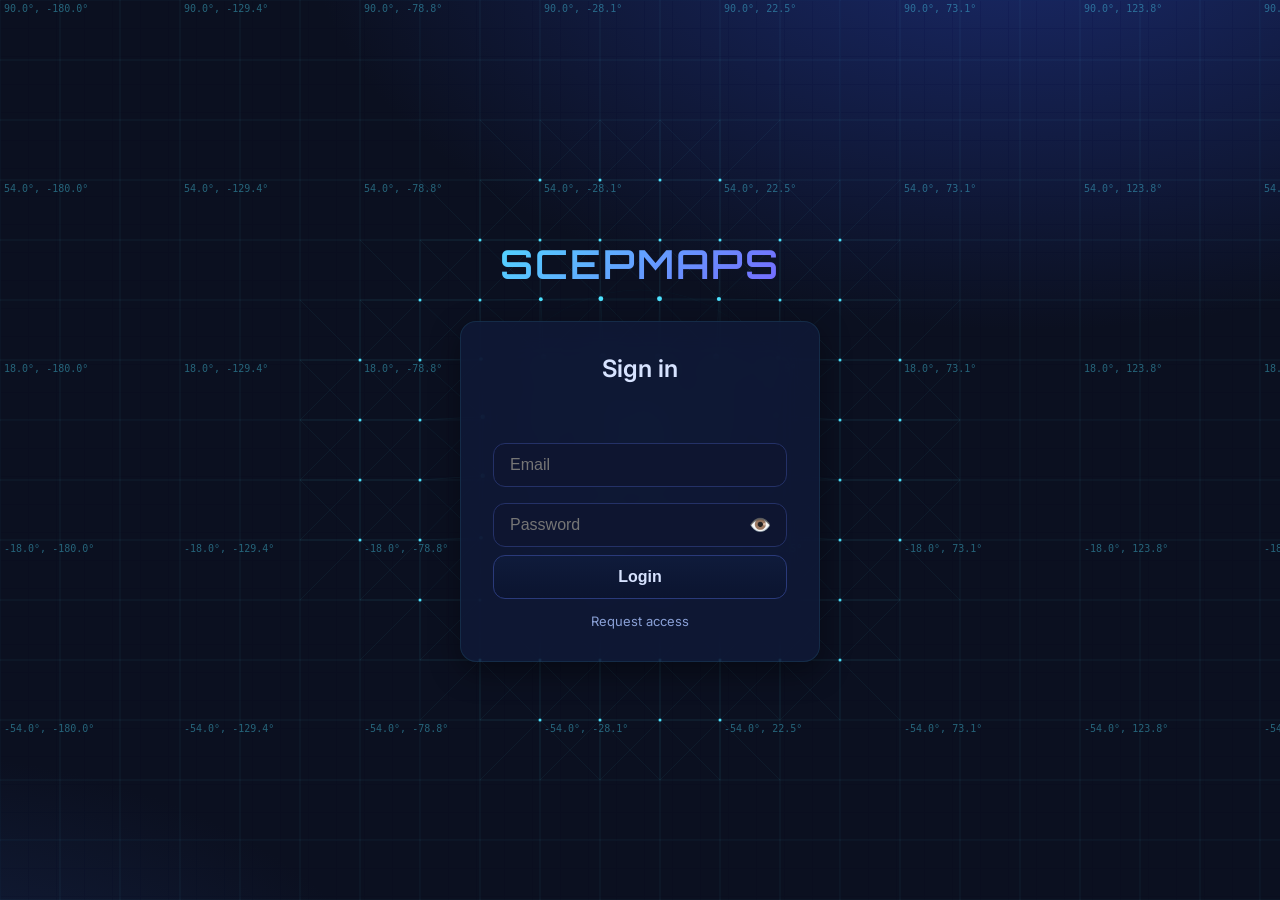
==== commit a8315a93: "yolo start" ====
--- a/frontend/admin.html
+++ b/frontend/admin.html
@@ -94,7 +94,10 @@
       }
 
       .stats {
-        display: grid; grid-template-columns: repeat(4, 1fr); gap: 16px; margin-bottom: 24px;
+        display: grid; grid-template-columns: repeat(5, 1fr); gap: 16px; margin-bottom: 24px;
+      }
+      @media (max-width: 900px) {
+        .stats { grid-template-columns: repeat(2, 1fr); }
       }
       .stat-card {
         background: var(--card); border: 1px solid var(--stroke); border-radius: 8px;
@@ -102,6 +105,194 @@
       }
       .stat-number { font-size: 24px; font-weight: 600; color: var(--accent); }
       .stat-label { font-size: 12px; color: var(--muted); margin-top: 4px; }
+
+      .access-requests-grid {
+        display: flex;
+        flex-direction: column;
+        gap: 16px;
+        margin-top: 16px;
+      }
+      .access-request-card {
+        background: var(--bg-2);
+        border: 1px solid var(--stroke);
+        border-radius: 12px;
+        padding: 0;
+        overflow: hidden;
+        display: flex;
+        flex-direction: column;
+      }
+      .ar-top {
+        padding: 16px 18px 14px;
+        border-bottom: 1px solid var(--stroke);
+        background: rgba(15, 26, 57, 0.55);
+      }
+      .ar-header {
+        display: flex;
+        justify-content: space-between;
+        align-items: flex-start;
+        gap: 12px;
+        margin-bottom: 10px;
+      }
+      .ar-identity { min-width: 0; }
+      .ar-title {
+        font-weight: 600;
+        font-size: 16px;
+        line-height: 1.3;
+        word-break: break-word;
+      }
+      .ar-company {
+        font-size: 13px;
+        color: var(--accent);
+        font-weight: 500;
+        margin-top: 2px;
+      }
+      .ar-meta {
+        flex: 0 0 auto;
+        font-size: 12px;
+        color: var(--muted);
+        white-space: nowrap;
+        padding-top: 2px;
+      }
+      .ar-section-label {
+        display: block;
+        font-size: 11px;
+        font-weight: 600;
+        letter-spacing: 0.04em;
+        text-transform: uppercase;
+        color: var(--muted);
+        margin: 0 0 8px;
+      }
+      .feature-tags {
+        display: flex;
+        flex-wrap: wrap;
+        gap: 6px;
+      }
+      .feature-tag {
+        padding: 4px 10px;
+        border-radius: 999px;
+        font-size: 11px;
+        font-weight: 500;
+        background: rgba(77, 226, 255, 0.12);
+        color: var(--accent);
+        border: 1px solid rgba(77, 226, 255, 0.25);
+      }
+      .ar-notes {
+        margin-top: 10px;
+        display: grid;
+        gap: 6px;
+      }
+      .ar-note {
+        font-size: 12px;
+        color: var(--muted);
+        line-height: 1.4;
+      }
+      .ar-note strong { color: var(--text); font-weight: 600; }
+
+      .ar-body {
+        padding: 16px 18px 18px;
+        display: flex;
+        flex-direction: column;
+        gap: 14px;
+      }
+      .ar-fields {
+        display: grid;
+        grid-template-columns: repeat(4, minmax(0, 1fr));
+        gap: 12px;
+      }
+      @media (max-width: 900px) {
+        .ar-fields { grid-template-columns: 1fr 1fr; }
+      }
+      @media (max-width: 560px) {
+        .ar-fields { grid-template-columns: 1fr; }
+        .ar-header { flex-direction: column; gap: 4px; }
+        .ar-meta { white-space: normal; }
+      }
+      .access-request-card .form-group {
+        display: flex;
+        flex-direction: column;
+        gap: 6px;
+        min-width: 0;
+      }
+      .access-request-card .form-group > label,
+      .access-request-card .ar-field-label {
+        font-size: 12px;
+        color: var(--muted);
+        font-weight: 500;
+      }
+      .access-request-card input,
+      .access-request-card select {
+        width: 100%;
+        padding: 9px 11px;
+        font-size: 13px;
+      }
+      .password-row {
+        display: grid;
+        grid-template-columns: 1fr auto;
+        gap: 8px;
+        align-items: stretch;
+      }
+      .password-row .btn {
+        padding: 0 12px;
+        min-width: 42px;
+        justify-content: center;
+      }
+      .ar-inline-check {
+        display: flex;
+        align-items: center;
+        gap: 8px;
+        min-height: 38px;
+        padding: 0 2px;
+        font-size: 13px;
+        color: var(--text);
+        cursor: pointer;
+        user-select: none;
+      }
+      .ar-inline-check input {
+        width: auto;
+        margin: 0;
+        accent-color: var(--accent);
+      }
+      .ar-perms {
+        display: grid;
+        gap: 12px;
+      }
+      .access-request-card .checkbox-group {
+        display: flex;
+        flex-wrap: wrap;
+        gap: 6px 4px;
+        padding: 10px;
+        grid-template-columns: unset;
+      }
+      .access-request-card .checkbox-item {
+        flex: 0 0 auto;
+        font-size: 12px;
+        padding: 4px 8px;
+        border: 1px solid transparent;
+        border-radius: 6px;
+        background: rgba(11, 16, 32, 0.35);
+      }
+      .access-request-card .checkbox-item:has(input:checked) {
+        border-color: rgba(77, 226, 255, 0.35);
+        background: rgba(77, 226, 255, 0.08);
+      }
+      .ar-limits {
+        display: grid;
+        grid-template-columns: repeat(3, minmax(0, 1fr));
+        gap: 12px;
+        max-width: 420px;
+      }
+      .ar-actions {
+        display: flex;
+        justify-content: flex-end;
+        gap: 10px;
+        padding-top: 4px;
+        border-top: 1px solid var(--stroke);
+        margin-top: 2px;
+      }
+      .ar-actions .btn {
+        min-width: 120px;
+        justify-content: center;
+      }
 
       .actions { display: flex; gap: 8px; justify-content: flex-end; margin-top: 16px; }
       .form-actions { display: flex; gap: 12px; }
@@ -239,6 +430,10 @@
         <div class="stat-card">
           <div class="stat-number" id="totalExports">0</div>
           <div class="stat-label">Total Exports</div>
+        </div>
+        <div class="stat-card">
+          <div class="stat-number" id="pendingRequests">0</div>
+          <div class="stat-label">Pending Requests</div>
         </div>
       </div>
 
@@ -402,6 +597,17 @@
           Loading analytics...
         </div>
       </div>
+
+      <!-- Access requests awaiting validation -->
+      <div class="card" style="margin-top: 24px;">
+        <h3>📬 Access Requests</h3>
+        <p style="margin: 0; color: var(--muted); font-size: 13px;">
+          Incoming requests are pre-filled from the form. Adjust permissions, set a password, then Validate to create the user.
+        </p>
+        <div id="accessRequestsGrid" class="access-requests-grid">
+          <div class="empty-state">Loading access requests...</div>
+        </div>
+      </div>
     </div>
     <script>
       const API = '';
@@ -733,6 +939,360 @@
         document.getElementById('adminUsers').textContent = users.filter(u => u.is_admin).length;
         document.getElementById('todayExports').textContent = users.reduce((sum, u) => sum + (u.count_day || 0), 0);
         document.getElementById('totalExports').textContent = users.reduce((sum, u) => sum + (u.count_total || 0), 0);
+      };
+
+      const BASE_MAP_OPTIONS = [
+        ['osm', 'OpenStreetMap'],
+        ['dark', 'OSM Dark'],
+        ['esri', 'Satellite'],
+        ['topo', 'Topographic'],
+        ['navigation', 'Navigation'],
+        ['night', 'Night'],
+        ['ocean', 'Ocean'],
+        ['shom', 'SHOM'],
+        ['ukho', 'UKHO'],
+        ['gbsouth', 'GB South'],
+      ];
+      const OVERLAY_OPTIONS = [
+        ['seamarks', 'Seamarks'],
+        ['openaip', 'Air Space'],
+        ['density', 'Density'],
+        ['label', 'Names'],
+        ['history', 'History'],
+      ];
+      const TOOL_OPTIONS = [
+        ['hgt', 'HGT'],
+      ];
+
+      const generatePassword = (length = 12) => {
+        const alphabet = 'ABCDEFGHJKLMNPQRSTUVWXYZabcdefghijkmnopqrstuvwxyz23456789!@$%';
+        const bytes = new Uint8Array(length);
+        crypto.getRandomValues(bytes);
+        return Array.from(bytes, (b) => alphabet[b % alphabet.length]).join('');
+      };
+
+      const formatRequestDate = (ts) => {
+        if (!ts) return '';
+        try {
+          return new Date(Number(ts) * 1000).toLocaleString();
+        } catch (_) {
+          return String(ts);
+        }
+      };
+
+      const makeField = (labelText, control) => {
+        const group = document.createElement('div');
+        group.className = 'form-group';
+        const label = document.createElement('label');
+        label.className = 'ar-field-label';
+        label.textContent = labelText;
+        group.append(label, control);
+        return group;
+      };
+
+      const makeCheckboxGroup = (options, selected, namePrefix) => {
+        const wrap = document.createElement('div');
+        wrap.className = 'checkbox-group';
+        const selectedSet = new Set(Array.isArray(selected) ? selected : []);
+        options.forEach(([value, label]) => {
+          const item = document.createElement('label');
+          item.className = 'checkbox-item';
+          const input = document.createElement('input');
+          input.type = 'checkbox';
+          input.value = value;
+          input.dataset.field = namePrefix;
+          input.checked = selectedSet.has(value);
+          item.appendChild(input);
+          item.appendChild(document.createTextNode(' ' + label));
+          wrap.appendChild(item);
+        });
+        return wrap;
+      };
+
+      const collectCardPayload = (card) => {
+        const checked = (field) =>
+          Array.from(card.querySelectorAll(`input[data-field="${field}"]:checked`)).map((el) => el.value);
+        const bases = checked('bases');
+        return {
+          name: card.querySelector('[data-role="name"]').value.trim(),
+          email: card.querySelector('[data-role="email"]').value.trim().toLowerCase(),
+          password: card.querySelector('[data-role="password"]').value,
+          is_admin: card.querySelector('[data-role="role"]').value === 'admin',
+          fun: card.querySelector('[data-role="fun"]').checked,
+          allowed_bases: bases.length ? bases : null,
+          allowed_overlays: checked('overlays'),
+          allowed_tools: checked('tools'),
+          limit_day: Number(card.querySelector('[data-role="limit-day"]').value || -1),
+          limit_week: Number(card.querySelector('[data-role="limit-week"]').value || -1),
+          limit_month: Number(card.querySelector('[data-role="limit-month"]').value || -1),
+        };
+      };
+
+      const renderAccessRequestCard = (req) => {
+        const card = document.createElement('div');
+        card.className = 'access-request-card';
+        card.dataset.id = String(req.id);
+
+        // --- Request summary (read-only) ---
+        const top = document.createElement('div');
+        top.className = 'ar-top';
+
+        const header = document.createElement('div');
+        header.className = 'ar-header';
+        const identity = document.createElement('div');
+        identity.className = 'ar-identity';
+        const title = document.createElement('div');
+        title.className = 'ar-title';
+        title.textContent = req.name || 'Unnamed requester';
+        const company = document.createElement('div');
+        company.className = 'ar-company';
+        company.textContent = req.company || '—';
+        identity.append(title, company);
+        const meta = document.createElement('div');
+        meta.className = 'ar-meta';
+        meta.textContent = formatRequestDate(req.created_at);
+        header.append(identity, meta);
+        top.appendChild(header);
+
+        const reqLabel = document.createElement('span');
+        reqLabel.className = 'ar-section-label';
+        reqLabel.textContent = 'Requested features';
+        top.appendChild(reqLabel);
+
+        const tags = document.createElement('div');
+        tags.className = 'feature-tags';
+        const featureList = (req.features && req.features.length) ? req.features : ['Custom request'];
+        featureList.forEach((f) => {
+          const tag = document.createElement('span');
+          tag.className = 'feature-tag';
+          tag.textContent = f;
+          tags.appendChild(tag);
+        });
+        top.appendChild(tags);
+
+        const other = (req.other_features || '').trim();
+        const message = (req.message || '').trim();
+        if (other || message) {
+          const notes = document.createElement('div');
+          notes.className = 'ar-notes';
+          if (other) {
+            const line = document.createElement('div');
+            line.className = 'ar-note';
+            const strong = document.createElement('strong');
+            strong.textContent = 'Other needs: ';
+            line.append(strong, document.createTextNode(other));
+            notes.appendChild(line);
+          }
+          if (message) {
+            const line = document.createElement('div');
+            line.className = 'ar-note';
+            const strong = document.createElement('strong');
+            strong.textContent = 'Message: ';
+            line.append(strong, document.createTextNode(message));
+            notes.appendChild(line);
+          }
+          top.appendChild(notes);
+        }
+        card.appendChild(top);
+
+        // --- Editable account setup ---
+        const body = document.createElement('div');
+        body.className = 'ar-body';
+
+        const createLabel = document.createElement('span');
+        createLabel.className = 'ar-section-label';
+        createLabel.textContent = 'Create user';
+        body.appendChild(createLabel);
+
+        const fields = document.createElement('div');
+        fields.className = 'ar-fields';
+
+        const nameInput = document.createElement('input');
+        nameInput.type = 'text';
+        nameInput.dataset.role = 'name';
+        nameInput.value = req.draft_name || req.name || '';
+        fields.appendChild(makeField('Name', nameInput));
+
+        const emailInput = document.createElement('input');
+        emailInput.type = 'email';
+        emailInput.dataset.role = 'email';
+        emailInput.value = req.draft_email || req.email || '';
+        fields.appendChild(makeField('Email', emailInput));
+
+        const pwRow = document.createElement('div');
+        pwRow.className = 'password-row';
+        const pwInput = document.createElement('input');
+        pwInput.type = 'text';
+        pwInput.dataset.role = 'password';
+        pwInput.value = generatePassword();
+        pwInput.autocomplete = 'new-password';
+        const genBtn = document.createElement('button');
+        genBtn.type = 'button';
+        genBtn.className = 'btn';
+        genBtn.textContent = '↻';
+        genBtn.title = 'Generate password';
+        genBtn.addEventListener('click', () => { pwInput.value = generatePassword(); });
+        pwRow.append(pwInput, genBtn);
+        fields.appendChild(makeField('Password', pwRow));
+
+        const roleSelect = document.createElement('select');
+        roleSelect.dataset.role = 'role';
+        roleSelect.innerHTML = '<option value="user">Regular User</option><option value="admin">Administrator</option>';
+        roleSelect.value = req.draft_is_admin ? 'admin' : 'user';
+        fields.appendChild(makeField('Role', roleSelect));
+
+        body.appendChild(fields);
+
+        const funLabel = document.createElement('label');
+        funLabel.className = 'ar-inline-check';
+        const funInput = document.createElement('input');
+        funInput.type = 'checkbox';
+        funInput.dataset.role = 'fun';
+        funInput.checked = !!req.draft_fun;
+        funLabel.append(funInput, document.createTextNode('Enable Fun mode (PAMERKUF branding)'));
+        body.appendChild(funLabel);
+
+        const perms = document.createElement('div');
+        perms.className = 'ar-perms';
+
+        const basesBlock = document.createElement('div');
+        basesBlock.className = 'form-group';
+        const basesLabel = document.createElement('span');
+        basesLabel.className = 'ar-field-label';
+        basesLabel.textContent = 'Base maps';
+        basesBlock.append(basesLabel, makeCheckboxGroup(BASE_MAP_OPTIONS, req.draft_allowed_bases || [], 'bases'));
+        perms.appendChild(basesBlock);
+
+        const overlaysBlock = document.createElement('div');
+        overlaysBlock.className = 'form-group';
+        const overlaysLabel = document.createElement('span');
+        overlaysLabel.className = 'ar-field-label';
+        overlaysLabel.textContent = 'Overlays & tools';
+        const overlayGroup = makeCheckboxGroup(OVERLAY_OPTIONS, req.draft_allowed_overlays || [], 'overlays');
+        const toolsGroup = makeCheckboxGroup(TOOL_OPTIONS, req.draft_allowed_tools || [], 'tools');
+        // Merge tool chips into the same row visually
+        Array.from(toolsGroup.children).forEach((child) => overlayGroup.appendChild(child));
+        overlaysBlock.append(overlaysLabel, overlayGroup);
+        perms.appendChild(overlaysBlock);
+        body.appendChild(perms);
+
+        const limitsBlock = document.createElement('div');
+        limitsBlock.className = 'form-group';
+        const limitsLabel = document.createElement('span');
+        limitsLabel.className = 'ar-field-label';
+        limitsLabel.textContent = 'Export limits (-1 = unlimited)';
+        const limitsRow = document.createElement('div');
+        limitsRow.className = 'ar-limits';
+        ;[
+          ['day', 'Daily'],
+          ['week', 'Weekly'],
+          ['month', 'Monthly'],
+        ].forEach(([key, label]) => {
+          const input = document.createElement('input');
+          input.type = 'number';
+          input.min = '-1';
+          input.dataset.role = `limit-${key}`;
+          input.value = String(req[`draft_limit_${key}`] ?? -1);
+          limitsRow.appendChild(makeField(label, input));
+        });
+        limitsBlock.append(limitsLabel, limitsRow);
+        body.appendChild(limitsBlock);
+
+        const actions = document.createElement('div');
+        actions.className = 'ar-actions';
+        const dismissBtn = document.createElement('button');
+        dismissBtn.type = 'button';
+        dismissBtn.className = 'btn danger';
+        dismissBtn.textContent = 'Dismiss';
+        dismissBtn.addEventListener('click', () => dismissAccessRequest(req.id, req.email));
+        const validateBtn = document.createElement('button');
+        validateBtn.type = 'button';
+        validateBtn.className = 'btn success';
+        validateBtn.textContent = 'Validate';
+        validateBtn.addEventListener('click', () => validateAccessRequest(card, req.id));
+        actions.append(dismissBtn, validateBtn);
+        body.appendChild(actions);
+
+        card.appendChild(body);
+        return card;
+      };
+
+      const loadAccessRequests = async () => {
+        const grid = document.getElementById('accessRequestsGrid');
+        try {
+          const res = await fetch(`${API}/admin/access-requests?status=pending`, { headers: getAuthHeaders() });
+          if (!res.ok) {
+            if (res.status === 401) return logout();
+            throw new Error('Failed to load access requests');
+          }
+          const data = await res.json();
+          const items = data.requests || [];
+          document.getElementById('pendingRequests').textContent = data.pending_count ?? items.length;
+          grid.innerHTML = '';
+          if (!items.length) {
+            const empty = document.createElement('div');
+            empty.className = 'empty-state';
+            empty.textContent = 'No pending access requests.';
+            grid.appendChild(empty);
+            return;
+          }
+          items.forEach((req) => grid.appendChild(renderAccessRequestCard(req)));
+        } catch (error) {
+          grid.innerHTML = '';
+          const empty = document.createElement('div');
+          empty.className = 'empty-state';
+          empty.textContent = 'Could not load access requests.';
+          grid.appendChild(empty);
+          console.error(error);
+        }
+      };
+
+      const validateAccessRequest = async (card, requestId) => {
+        const payload = collectCardPayload(card);
+        if (!payload.email || !payload.name) {
+          showAlert('Name and email are required', 'error');
+          return;
+        }
+        if (!payload.password || payload.password.length < 6) {
+          showAlert('Password must be at least 6 characters', 'error');
+          return;
+        }
+        if (!confirm(`Create user ${payload.email} from this access request?`)) return;
+        setLoading(true);
+        try {
+          const res = await fetch(`${API}/admin/access-requests/${requestId}/validate`, {
+            method: 'POST',
+            headers: getAuthHeaders(),
+            body: JSON.stringify(payload),
+          });
+          const data = await res.json().catch(() => ({}));
+          if (!res.ok) throw new Error(data.error || 'Failed to validate request');
+          showAlert(`User created: ${payload.email}`);
+          await Promise.all([loadAccessRequests(), loadUsers()]);
+        } catch (error) {
+          showAlert(error.message, 'error');
+        } finally {
+          setLoading(false);
+        }
+      };
+
+      const dismissAccessRequest = async (requestId, email) => {
+        if (!confirm(`Dismiss access request for ${email || 'this user'}?`)) return;
+        setLoading(true);
+        try {
+          const res = await fetch(`${API}/admin/access-requests/${requestId}/dismiss`, {
+            method: 'POST',
+            headers: getAuthHeaders(),
+          });
+          const data = await res.json().catch(() => ({}));
+          if (!res.ok) throw new Error(data.error || 'Failed to dismiss request');
+          showAlert('Access request dismissed');
+          await loadAccessRequests();
+        } catch (error) {
+          showAlert(error.message, 'error');
+        } finally {
+          setLoading(false);
+        }
       };
 
       // Event listeners
@@ -1011,6 +1571,7 @@
           // User is authenticated and is admin, load data
           loadUsers();
           loadSystemAnalytics();
+          loadAccessRequests();
 
           // Sliding JWT refresh — Bearer token in localStorage only (no cookies)
           setInterval(async () => {
@@ -1040,6 +1601,7 @@
           // Try to load with cached credentials
           loadUsers();
           loadSystemAnalytics();
+          loadAccessRequests();
         }
       })();
     </script>
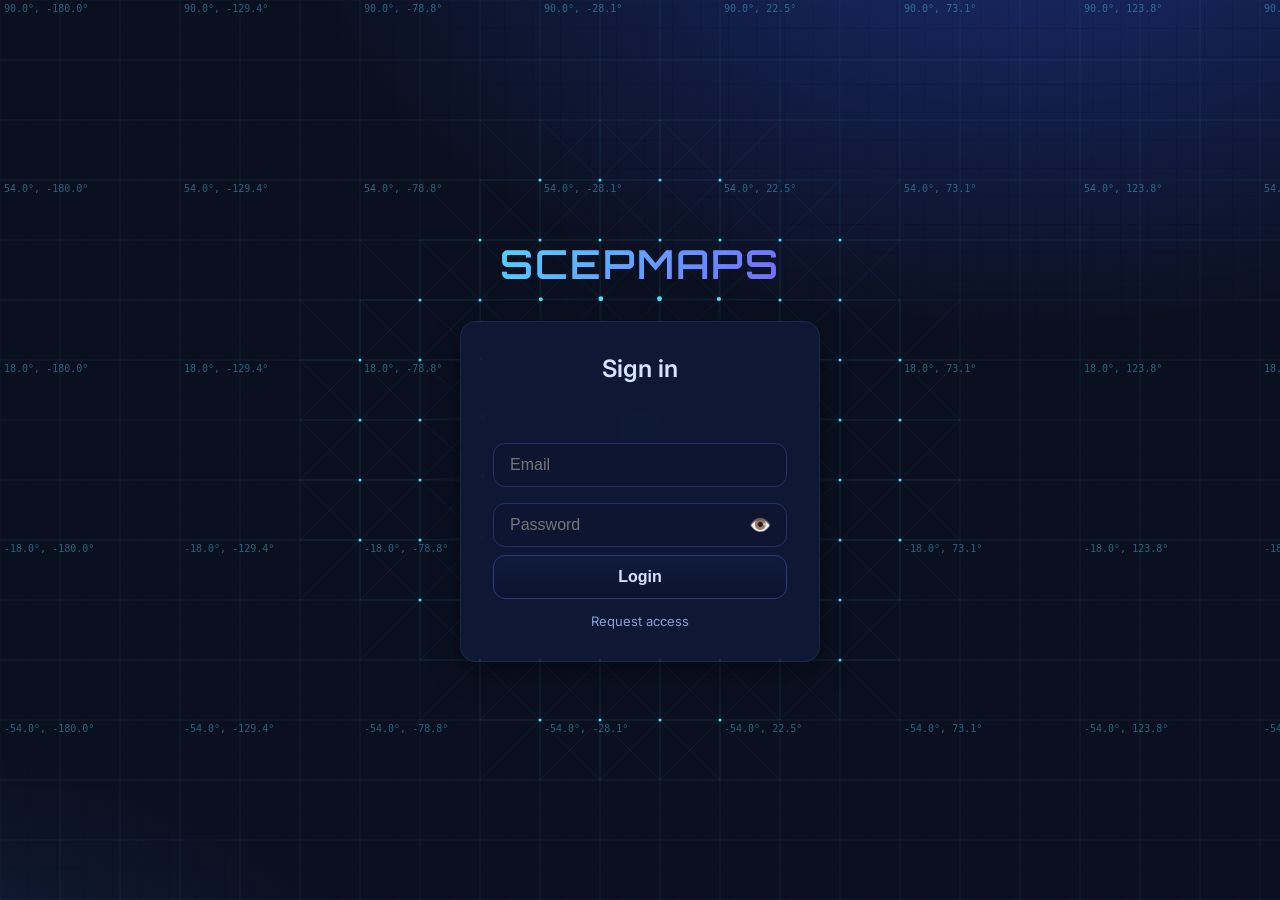
==== commit 6504ea70: "yolo start" ====
--- a/frontend/admin.html
+++ b/frontend/admin.html
@@ -525,16 +525,28 @@
                   <input type="checkbox" value="openaip" /> Air Space
                 </label>
                 <label class="checkbox-item">
+                  <input type="checkbox" value="label" /> Names
+                </label>
+                <label class="checkbox-item">
+                  <input type="checkbox" value="history" /> History
+                </label>
+              </div>
+            </div>
+
+            <div class="form-group">
+              <label>Allowed Tools</label>
+              <div class="checkbox-group" id="tools">
+                <label class="checkbox-item">
+                  <input type="checkbox" value="hgt" /> HGT Tiles
+                </label>
+                <label class="checkbox-item">
+                  <input type="checkbox" value="draw" /> Draw
+                </label>
+                <label class="checkbox-item">
+                  <input type="checkbox" value="kml" /> KML
+                </label>
+                <label class="checkbox-item">
                   <input type="checkbox" value="density" /> Population Density
-                </label>
-                <label class="checkbox-item">
-                  <input type="checkbox" value="label" /> Names
-                </label>
-                <label class="checkbox-item">
-                  <input type="checkbox" value="history" /> History
-                </label>
-                <label class="checkbox-item">
-                  <input type="checkbox" value="hgt" data-scope="tool" /> HGT Tiles
                 </label>
               </div>
             </div>
@@ -643,15 +655,10 @@
         const getCheckedValues = (selector) =>
           Array.from(document.querySelectorAll(`${selector} input:checked`)).map(cb => cb.value);
         const bases = getCheckedValues('#baseMaps');
-        const overlayAndToolChecks = Array.from(document.querySelectorAll('#overlays input:checked'));
-        const overlays = overlayAndToolChecks
-          .filter(cb => cb.dataset.scope !== 'tool')
-          .map(cb => cb.value);
-        const tools = overlayAndToolChecks
-          .filter(cb => cb.dataset.scope === 'tool')
-          .map(cb => cb.value);
+        const overlays = getCheckedValues('#overlays');
+        const tools = getCheckedValues('#tools');
         // For bases: if none selected, send null to mean "unrestricted" (OSM will be added as fallback)
-        // For overlays: send empty array [] to explicitly mean "no overlays allowed"
+        // For overlays/tools: send empty array [] to explicitly mean "no access"
         // Note: null means unrestricted, [] means explicitly no access
         return {
           email: document.getElementById('email').value.trim().toLowerCase(),
@@ -661,7 +668,7 @@
           fun: document.getElementById('funMode').checked,
           allowed_bases: bases.length ? bases : null,
           allowed_overlays: overlays, // Always send array (empty [] means no overlays, null would mean unrestricted)
-          allowed_tools: tools.length ? tools : [],
+          allowed_tools: tools, // Always send array (empty [] means no tools)
           limit_day: parseInt(document.getElementById('limitDay').value) || -1,
           limit_week: parseInt(document.getElementById('limitWeek').value) || -1,
           limit_month: parseInt(document.getElementById('limitMonth').value) || -1,
@@ -680,7 +687,7 @@
         document.getElementById('limitMonth').value = user.limit_month === -1 ? '' : user.limit_month;
 
         // Clear all checkboxes first
-        document.querySelectorAll('#baseMaps input, #overlays input').forEach(cb => cb.checked = false);
+        document.querySelectorAll('#baseMaps input, #overlays input, #tools input').forEach(cb => cb.checked = false);
 
         // Set base maps (match by .value — never interpolate into a selector string)
         const bases = user.allowed_bases || ['osm', 'dark', 'esri', 'topo', 'navigation', 'night', 'ocean', 'shom', 'ukho', 'gbsouth'];
@@ -694,12 +701,12 @@
         const overlays = user.allowed_overlays;
         if (overlays === null || overlays === undefined) {
           // Unrestricted: check all overlays by default
-          document.querySelectorAll('#overlays input:not([data-scope="tool"])').forEach((cb) => {
+          document.querySelectorAll('#overlays input').forEach((cb) => {
             cb.checked = true;
           });
         } else if (Array.isArray(overlays)) {
           const overlaySet = new Set(overlays);
-          document.querySelectorAll('#overlays input:not([data-scope="tool"])').forEach((cb) => {
+          document.querySelectorAll('#overlays input').forEach((cb) => {
             cb.checked = overlaySet.has(cb.value);
           });
         }
@@ -707,12 +714,12 @@
         // Set tools
         const tools = user.allowed_tools;
         if (tools === null || tools === undefined) {
-          document.querySelectorAll('#overlays input[data-scope="tool"]').forEach((cb) => {
+          document.querySelectorAll('#tools input').forEach((cb) => {
             cb.checked = true;
           });
         } else if (Array.isArray(tools)) {
           const toolSet = new Set(tools);
-          document.querySelectorAll('#overlays input[data-scope="tool"]').forEach((cb) => {
+          document.querySelectorAll('#tools input').forEach((cb) => {
             cb.checked = toolSet.has(cb.value);
           });
         }
@@ -815,8 +822,8 @@
 
       // Rendering — build the table with DOM APIs so email/name cannot XSS the admin UI.
       const DEFAULT_BASES = ['osm', 'dark', 'esri', 'topo', 'navigation', 'night', 'ocean', 'shom', 'ukho', 'gbsouth'];
-      const DEFAULT_OVERLAYS = ['seamarks', 'openaip', 'density', 'label', 'history'];
-      const DEFAULT_TOOLS = ['hgt'];
+      const DEFAULT_OVERLAYS = ['seamarks', 'openaip', 'label', 'history'];
+      const DEFAULT_TOOLS = ['hgt', 'draw', 'kml', 'density'];
 
       const makePermissionTags = (items, labelFn = (v) => String(v)) => {
         const wrap = document.createElement('div');
@@ -956,12 +963,14 @@
       const OVERLAY_OPTIONS = [
         ['seamarks', 'Seamarks'],
         ['openaip', 'Air Space'],
-        ['density', 'Density'],
         ['label', 'Names'],
         ['history', 'History'],
       ];
       const TOOL_OPTIONS = [
         ['hgt', 'HGT'],
+        ['draw', 'Draw'],
+        ['kml', 'KML'],
+        ['density', 'Density'],
       ];
 
       const generatePassword = (length = 12) => {
@@ -1167,13 +1176,17 @@
         overlaysBlock.className = 'form-group';
         const overlaysLabel = document.createElement('span');
         overlaysLabel.className = 'ar-field-label';
-        overlaysLabel.textContent = 'Overlays & tools';
-        const overlayGroup = makeCheckboxGroup(OVERLAY_OPTIONS, req.draft_allowed_overlays || [], 'overlays');
-        const toolsGroup = makeCheckboxGroup(TOOL_OPTIONS, req.draft_allowed_tools || [], 'tools');
-        // Merge tool chips into the same row visually
-        Array.from(toolsGroup.children).forEach((child) => overlayGroup.appendChild(child));
-        overlaysBlock.append(overlaysLabel, overlayGroup);
+        overlaysLabel.textContent = 'Overlays';
+        overlaysBlock.append(overlaysLabel, makeCheckboxGroup(OVERLAY_OPTIONS, req.draft_allowed_overlays || [], 'overlays'));
         perms.appendChild(overlaysBlock);
+
+        const toolsBlock = document.createElement('div');
+        toolsBlock.className = 'form-group';
+        const toolsLabel = document.createElement('span');
+        toolsLabel.className = 'ar-field-label';
+        toolsLabel.textContent = 'Tools';
+        toolsBlock.append(toolsLabel, makeCheckboxGroup(TOOL_OPTIONS, req.draft_allowed_tools || [], 'tools'));
+        perms.appendChild(toolsBlock);
         body.appendChild(perms);
 
         const limitsBlock = document.createElement('div');
@@ -1257,7 +1270,7 @@
           showAlert('Password must be at least 6 characters', 'error');
           return;
         }
-        if (!confirm(`Create user ${payload.email} from this access request?`)) return;
+        if (!confirm(`Create user ${payload.email} and email them their temporary password?`)) return;
         setLoading(true);
         try {
           const res = await fetch(`${API}/admin/access-requests/${requestId}/validate`, {
@@ -1267,7 +1280,14 @@
           });
           const data = await res.json().catch(() => ({}));
           if (!res.ok) throw new Error(data.error || 'Failed to validate request');
-          showAlert(`User created: ${payload.email}`);
+          if (data.welcome_email_sent) {
+            showAlert(`User created and welcome email sent to ${payload.email}`);
+          } else {
+            showAlert(
+              `User created: ${payload.email}. Welcome email not sent${data.welcome_email_error ? ` (${data.welcome_email_error})` : ''}.`,
+              'error'
+            );
+          }
           await Promise.all([loadAccessRequests(), loadUsers()]);
         } catch (error) {
           showAlert(error.message, 'error');
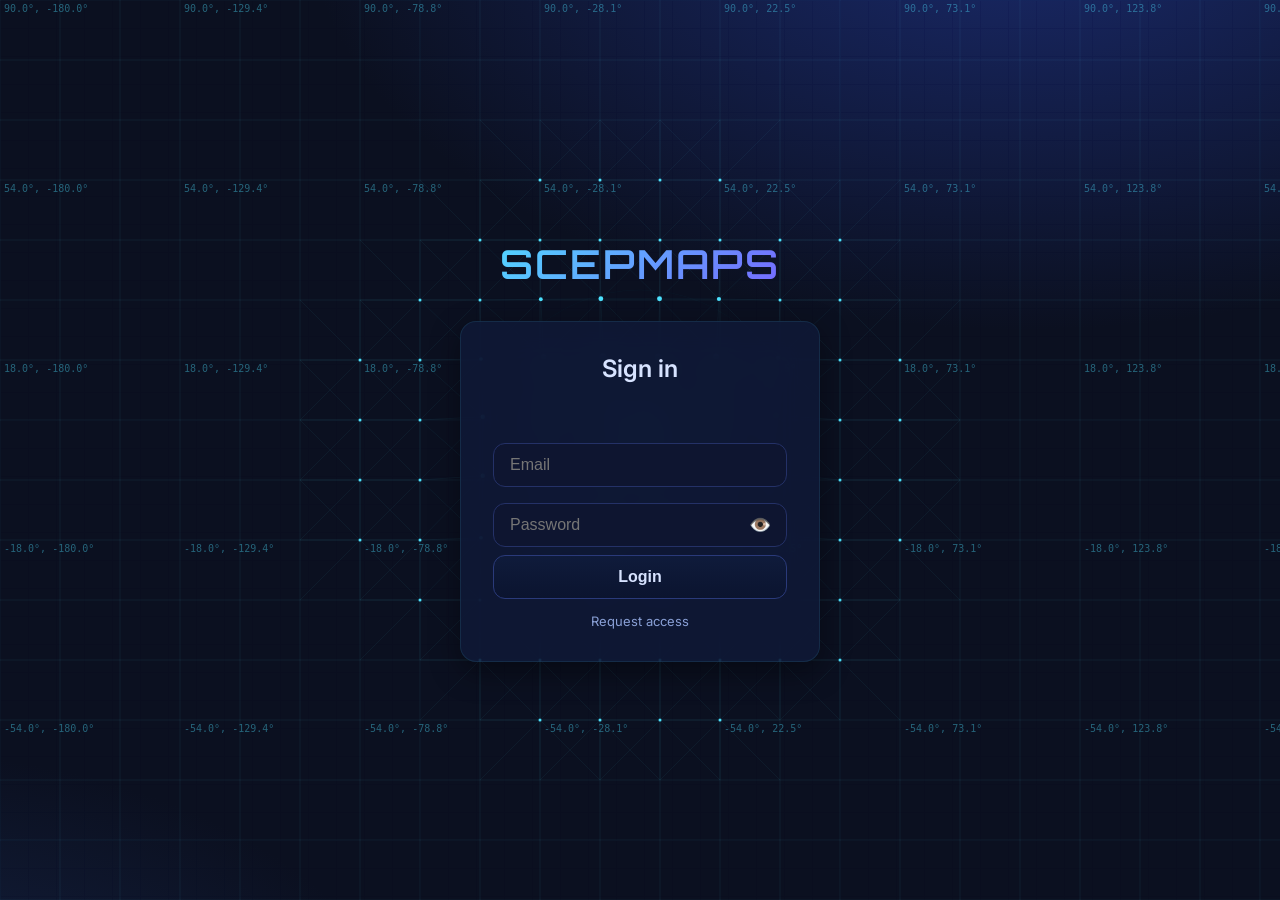
==== commit b40c35de: "yolo start" ====
--- a/frontend/admin.html
+++ b/frontend/admin.html
@@ -764,7 +764,8 @@
           });
 
           if (!res.ok) {
-            const error = await res.json();
+            if (res.status === 401) return logout();
+            const error = await res.json().catch(() => ({}));
             throw new Error(error.error || 'Save failed');
           }
 
@@ -779,6 +780,11 @@
       };
 
       const deleteUser = async (userId) => {
+        const me = JSON.parse(localStorage.getItem('user') || 'null');
+        if (me?.id && Number(me.id) === Number(userId)) {
+          showAlert('You cannot delete your own account', 'error');
+          return;
+        }
         if (!confirm('Are you sure you want to delete this user? This action cannot be undone.')) return;
 
         try {
@@ -788,9 +794,16 @@
             headers: getAuthHeaders()
           });
 
-          if (!res.ok) throw new Error('Delete failed');
+          const data = await res.json().catch(() => ({}));
+          if (!res.ok) {
+            if (res.status === 401) return logout();
+            throw new Error(data.error || 'Delete failed');
+          }
 
           showAlert('User deleted successfully!');
+          if (currentEditingUser?.id && Number(currentEditingUser.id) === Number(userId)) {
+            resetForm();
+          }
           loadUsers();
         } catch (error) {
           showAlert('Failed to delete user: ' + error.message, 'error');
@@ -933,7 +946,15 @@
           const resetBtn = makeActionButton('🧭 Reset Tutorial');
           resetBtn.addEventListener('click', () => resetUserOnboarding(user.id, user.email || ''));
           const delBtn = makeActionButton('🗑️ Delete', { danger: true });
-          delBtn.addEventListener('click', () => deleteUser(user.id));
+          const me = JSON.parse(localStorage.getItem('user') || 'null');
+          if (me?.id && Number(me.id) === Number(user.id)) {
+            delBtn.disabled = true;
+            delBtn.title = 'You cannot delete your own account';
+            delBtn.style.opacity = '0.5';
+            delBtn.style.cursor = 'not-allowed';
+          } else {
+            delBtn.addEventListener('click', () => deleteUser(user.id));
+          }
           tdActions.append(editBtn, statsBtn, resetBtn, delBtn);
           tr.appendChild(tdActions);
 
@@ -1327,6 +1348,11 @@
 
         if (!currentEditingUser && !userData.password) {
           showAlert('Password is required for new users', 'error');
+          return;
+        }
+
+        if (userData.password && userData.password.length < 6) {
+          showAlert('Password must be at least 6 characters', 'error');
           return;
         }
 
